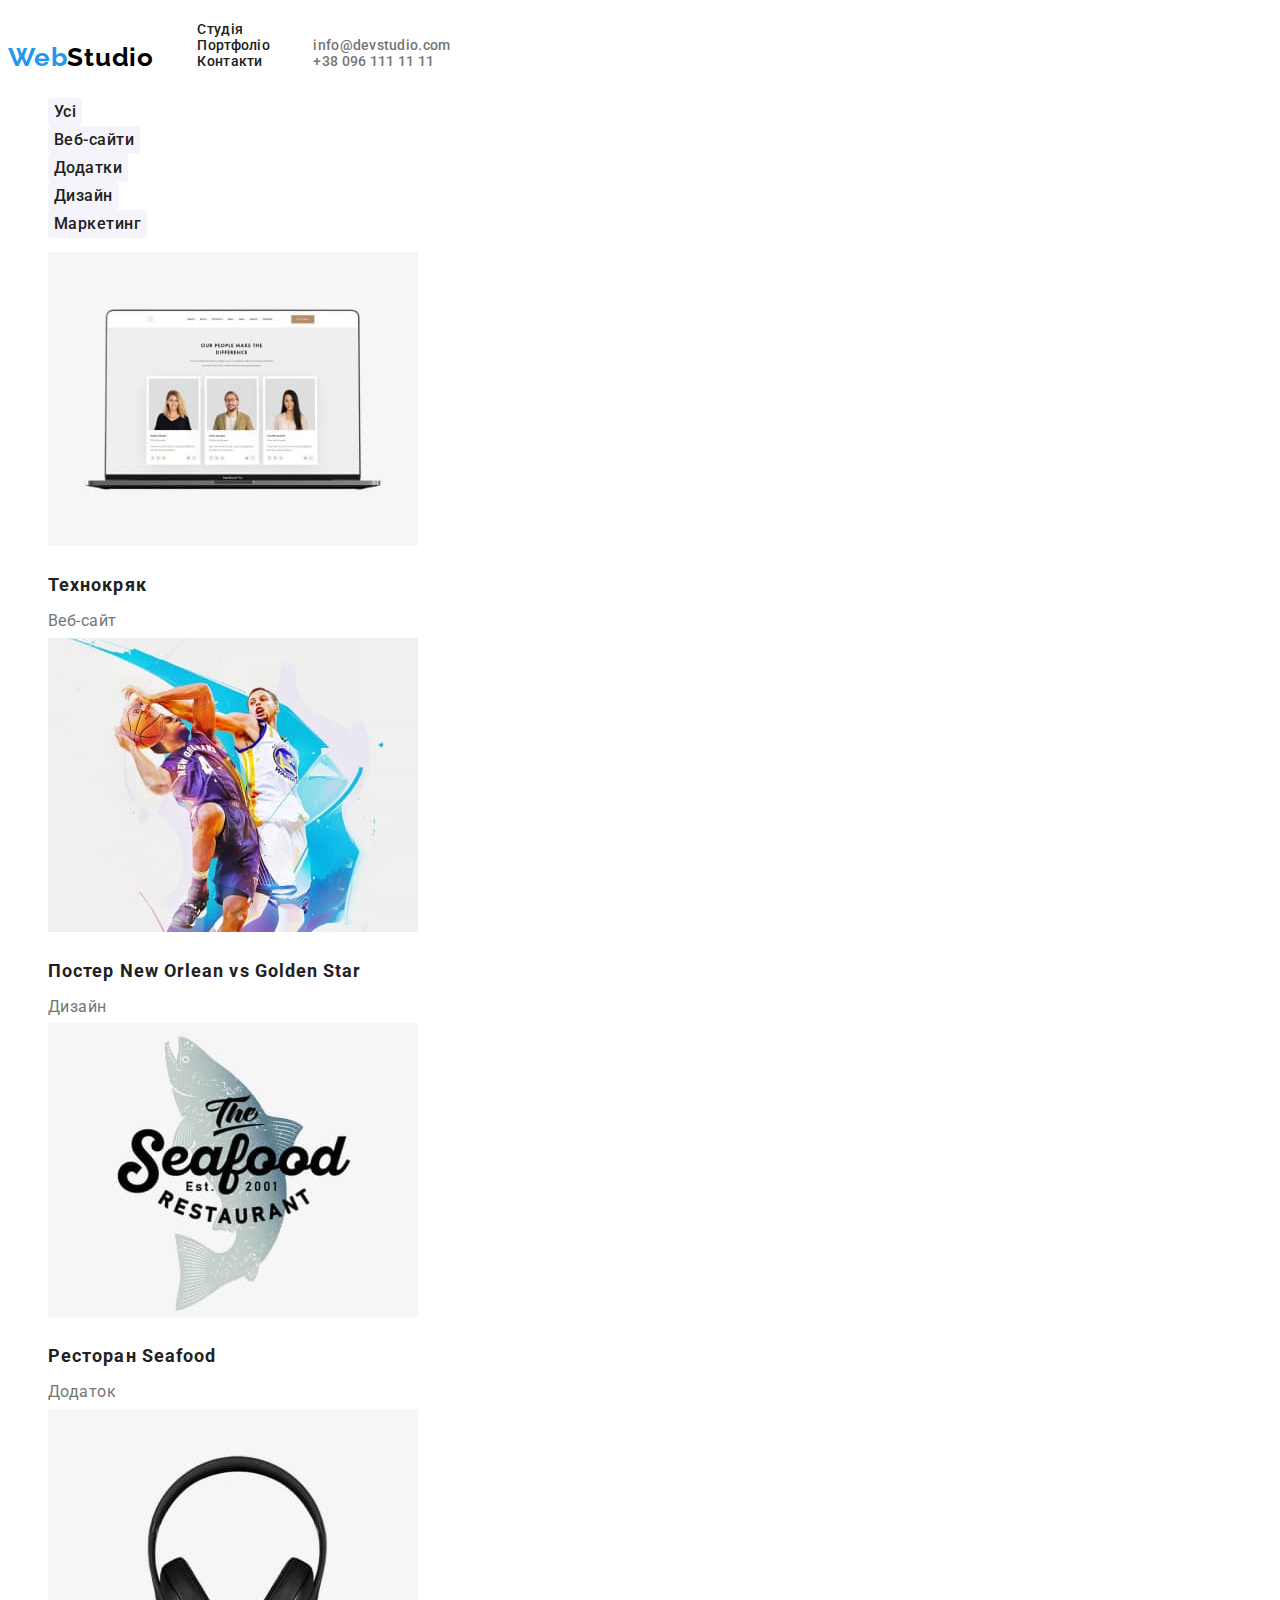
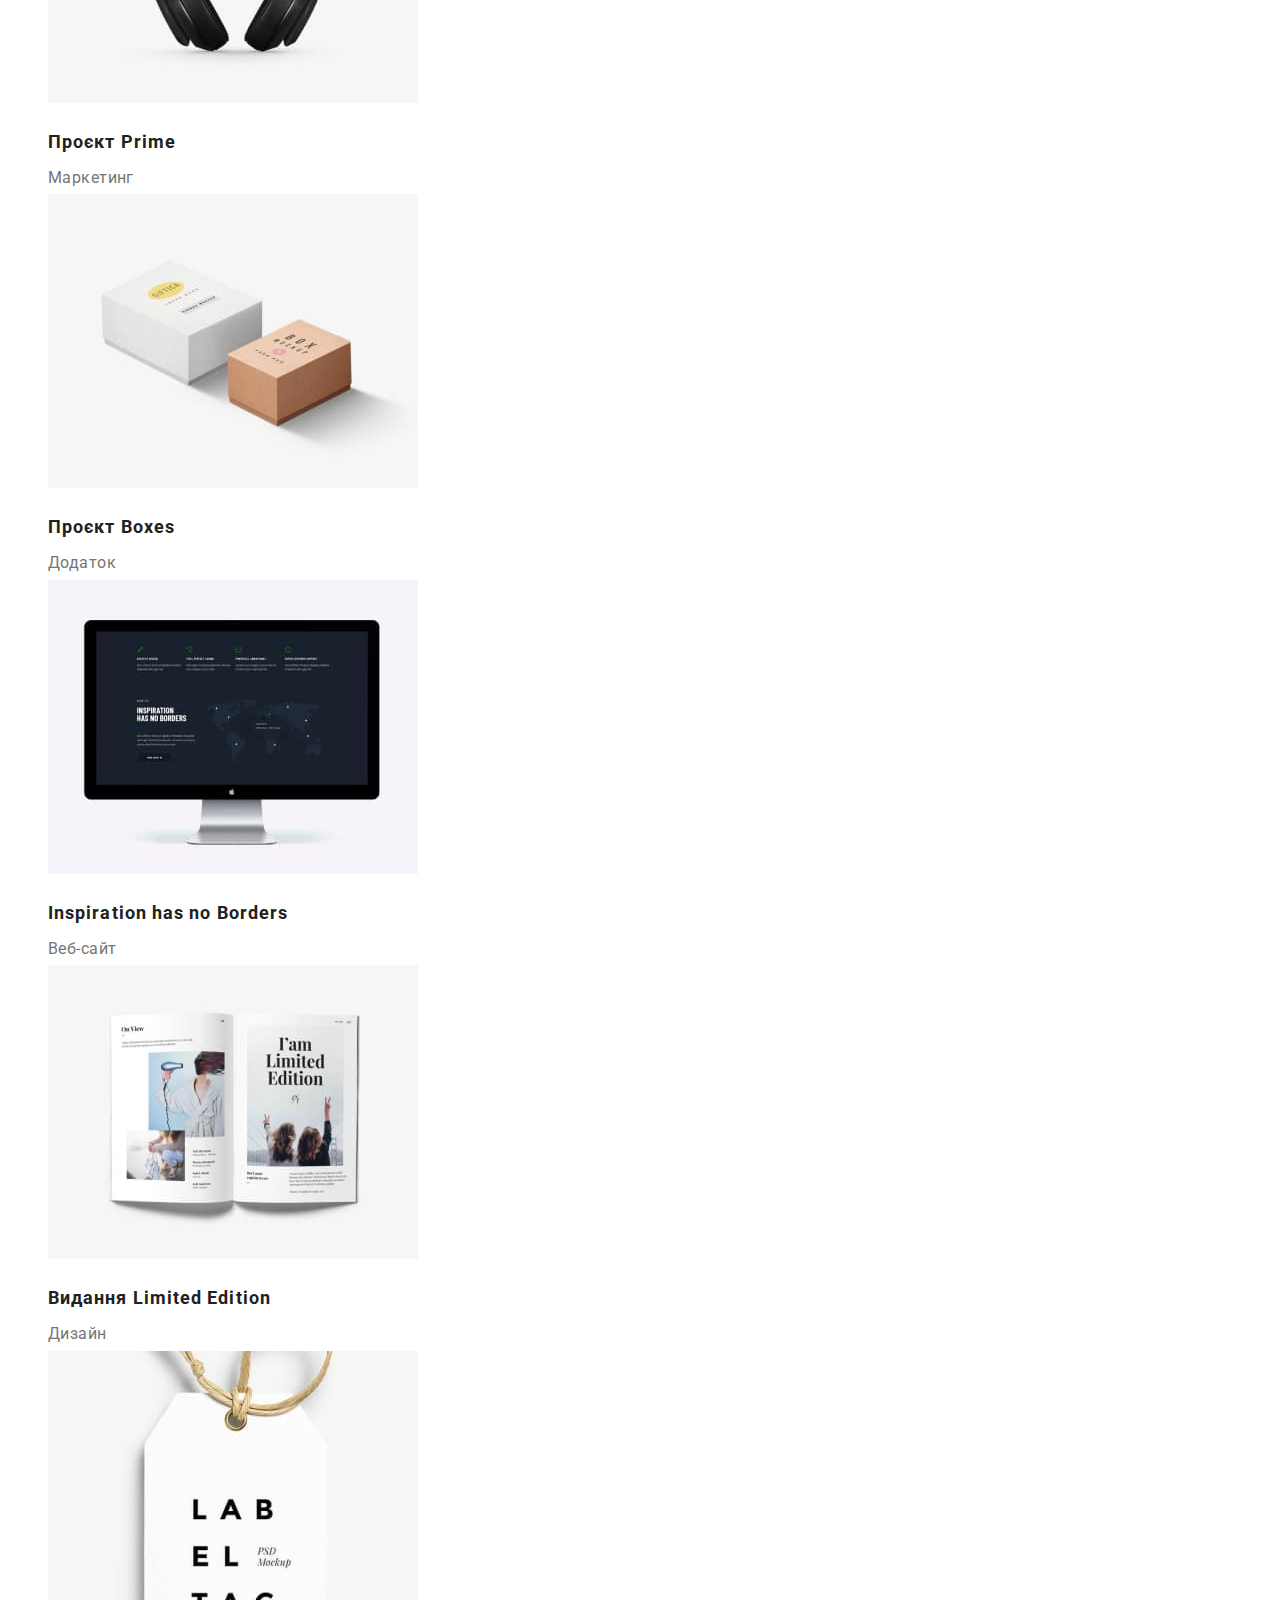
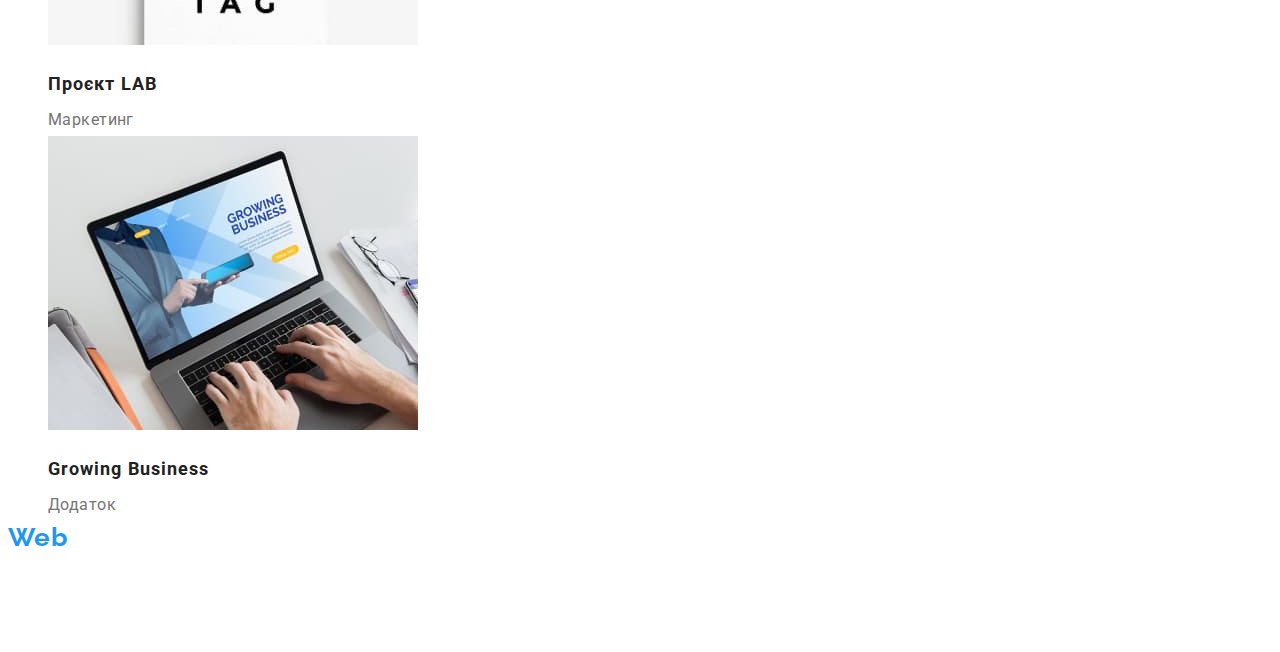
==== index_portfolio.html @ cb85b298 "hw3" ====
<!DOCTYPE html>
<html lang="uk">
<head>
    <meta charset="UTF-8">
    <meta http-equiv="X-UA-Compatible" content="IE=edge">
    <meta name="viewport" content="width=device-width, initial-scale=1.0">
    <link href="https://fonts.googleapis.com/css2?family=Roboto:wght@400;500;700&display=swap" rel="stylesheet">
    <link href="https://fonts.googleapis.com/css2?family=Raleway:wght@700&display=swap" rel="stylesheet">
    <title>WebStudio</title>
    <link rel="stylesheet" href="./css/styles_portfolio.css">
</head>
<body>
    <header>
        <nav class="header-ref">
            <a href="/" lang="en" class="header-logo-web">Web<span class="header-logo-studio">Studio</span></a>
            <ul class="menu-container">
                <li><a class="menu" href="./index.html">Студія</a></li>
                <li><a class="menu" href="./index_portfolio.html">Портфоліо</a></li>
                <li><a class="menu" href="">Контакти</a></li>
            </ul>
            <ul class="contacts-container">
                <li><a class="contact" href="mailto:info@devstudio.com">info@devstudio.com</a></li>
                <li><a class="contact" href="tel:+380961111111">+38 096 111 11 11</a></li>
            </ul>
        </nav>
    </header>
    <main>
        <section class="projects">
            <ul class="buttons-container">
                <li><button class="button" type="button">Усі</button></li>
                <li><button class="button" type="button">Веб-сайти</button></li>
                <li><button class="button" type="button">Додатки</button></li>
                <li><button class="button" type="button">Дизайн</button></li>
                <li><button class="button" type="button">Маркетинг</button></li>
            </ul>
            <ul>
                <li>
                    <img src="./images_portfolio/img_1.jpg" alt="Ноутбук з зображення профілів робітників" width="370">
                    <h3 class="project-title">Технокряк</h3>
                    <p class="project-descr">Веб-сайт</p>
                </li>
                <li>
                    <img src="./images_portfolio/img_2.jpg" alt="Баскетболісти з м'ячем" width="370">
                    <h3 class="project-title">Постер New Orlean vs Golden Star</h3>
                    <p class="project-descr">Дизайн</p>
                </li>
                <li>
                    <img src="./images_portfolio/img_3.jpg" alt="Логотип компанії Seafood" width="370">
                    <h3 class="project-title">Ресторан Seafood</h3>
                    <p class="project-descr">Додаток</p>
                </li>
                <li>
                    <img src="./images_portfolio/img_4.jpg" alt="Зображення навушників" width="370">
                    <h3 class="project-title">Проєкт Prime</h3>
                    <p class="project-descr">Маркетинг</p>
                </li>
                <li>
                    <img src="./images_portfolio/img_5.jpg" alt="Зображені дві коробки" width="370">
                    <h3 class="project-title">Проєкт Boxes</h3>
                    <p class="project-descr">Додаток</p>
                </li>
                <li>
                    <img src="./images_portfolio/img_6.jpg" alt="Зображення монітору" width="370">
                    <h3 class="project-title">Inspiration has no Borders</h3>
                    <p class="project-descr">Веб-сайт</p>
                </li>
                <li>
                    <img src="./images_portfolio/img_7.jpg" alt="Зображення відкритого журналу" width="370">
                    <h3 class="project-title">Видання Limited Edition</h3>
                    <p class="project-descr">Дизайн</p>
                </li>
                <li>
                    <img src="./images_portfolio/img_8.jpg" alt="Зображен лейбл" width="370">
                    <h3 class="project-title">Проєкт LAB</h3>
                    <p class="project-descr">Маркетинг</p>
                </li>
                <li>
                    <img src="./images_portfolio/img_9.jpg" alt="Людина працює за ноутбуком" width="370">
                    <h3 class="project-title">Growing Business</h3>
                    <p class="project-descr">Додаток</p>
                </li>
            </ul>
        <section>
    </main>
    <footer>
        <a href="/" lang="en" class="header-logo-web">Web<span class="footer-logo-studio">Studio</span></a>
        <address><a class="footer-ref-address" href="https://goo.gl/maps/3ktM8gqD7y3c7Bfq7">м. Київ, пр-т Лесі Українки, 26</a></address>
        <ul class="footer-ref">
            <li><a class="ref" href="mailto:info@devstudio.com">info@devstudio.com</a></li>
            <li><a class="ref" href="tel:+380961111111">+38 096 111 11 11</a></li>
        </ul>
    </footer>
</body>
</html>
---- css/styles_portfolio.css ----
:root{
   --blue-color: #2196F3;
   --white-color: #FFFFFF;
   --p-color: #757575;
   --h-color: #212121;
   --btn-bgd-color: #F5F4FA;
   --letter-spacing-02: 0.02em;
   --letter-spacing-03: 0.03em;
   --letter-spacing-06: 0.06em;
   --line-height-16px-14px: 1.14;
   --line-height-24px-14px: 1.71;
   --line-height-31px-26px: 1.19;
   --line-height-36px-18px: 2;
   --line-height-30px-16px: 1.88;
   --line-height-26px-16px: 1.63;
}
body {
   font-family: 'Roboto', sans-serif;
   letter-spacing: var(--letter-spacing-03);
   font-size: 14px;
   color: var(--h-color);
}
.header-logo-web {
   font-family: 'Raleway', sans-serif;
   font-size: 26px;
   color: var(--blue-color);
   font-weight: 700;
   text-decoration: none;
   line-height: var(--line-height-31px-26px);
   letter-spacing: var(--letter-spacing-03);
}
.header-logo-studio {
   font-family: 'Raleway', sans-serif;
   font-size: 26px;
   color: #000000;
   font-weight: 700;
   text-decoration: none;
   line-height: var(--line-height-31px-26px);
   letter-spacing: var(--letter-spacing-03);
}
.menu {
   text-decoration: none;
}
.menu-container {
   font-style: normal;
   font-weight: 500;
   font-size: 14px;
   letter-spacing: var(--letter-spacing-02);
   display: inline-block;
   line-height: var(--line-height-16px-14px);
}
.menu-container .menu {
   color: var(--h-color);
}
.menu-container .menu:hover,
.menu-container .menu:focus {
   color: var(--blue-color);
}
.menu-container .menu:active {
   color: var(--blue-color);
}
.contact {
   text-decoration: none;
}
.contacts-container {
   display: inline-block;
   font-size: 14px;
   line-height: var(--line-height-16px-14px);
   font-weight: 500;
   letter-spacing: var(--letter-spacing-02);
}
.contacts-container .contact {
   color: var(--p-color);
}
.contacts-container .contact:hover,
.contacts-container .contact:focus {
   color: var(--blue-color);
}
.contacts-container .contact:active {
   color: var(--blue-color);
}
.button {
   font-family: 'Roboto';
   cursor: pointer;
   font-weight: 500;
   font-size: 16px;
   letter-spacing: var(--letter-spacing-03);
   line-height: var(--line-height-26px-16px);
   border-radius: 4px;
}
.buttons-container .button {
   color: var(--h-color-);
   background: var(--btn-bgd-color);
   border: none;
}
.buttons-container .button:hover,
.buttons-container .button:focus {
   color: var(--white-color);
   background: var(--blue-color);
   border: none;
}
.buttons-container .button:active {
   color: var(--white-color);
   background: var(--blue-color);
   border: none;
}
.project-title{
   color: var(--h-color);
   letter-spacing: var(--letter-spacing-06);
   line-height: var(--line-height-36px-18px);
   font-weight: 700;
   font-size: 18px;
}
.project-descr{
   line-height: var(--letter-spacing-03);
   letter-spacing: var(--line-height-30px-16px);
   font-weight: 400;
   font-size: 16px;
   color: var(--p-color);
}
li{
   list-style: none;
}
footer {
    background: var(--bgd-color);
 }
.footer-logo-studio {
   color: var(--white-color);
   font-weight: 700;
   text-decoration: none;
   line-height: var(--line-height-31px-26px);
   font-size: 26px;
}
.footer-ref-address {
   font-weight: 400;
   color: var(--white-color);
   letter-spacing: var(--letter-spacing-03);
   line-height: var(--line-height-24px-14px);
}
.footer-ref-address:hover,
.footer-ref-address:focus {
   color: var(--blue-color);
}
.footer-ref-address:active {
   color: var(--blue-color);
}
.footer-ref {
   line-height: var(--line-height-24px-14px);
   font-style: normal;
}
.footer-ref .ref {
   color: var(--white-color);
   color: rgba(255, 255, 255, 0.6);
}
.footer-ref .ref:hover,
.footer-ref .ref:focus {
   color: var(--blue-color);
}
.footer-ref .ref:active {
   color: var(--blue-color);
}
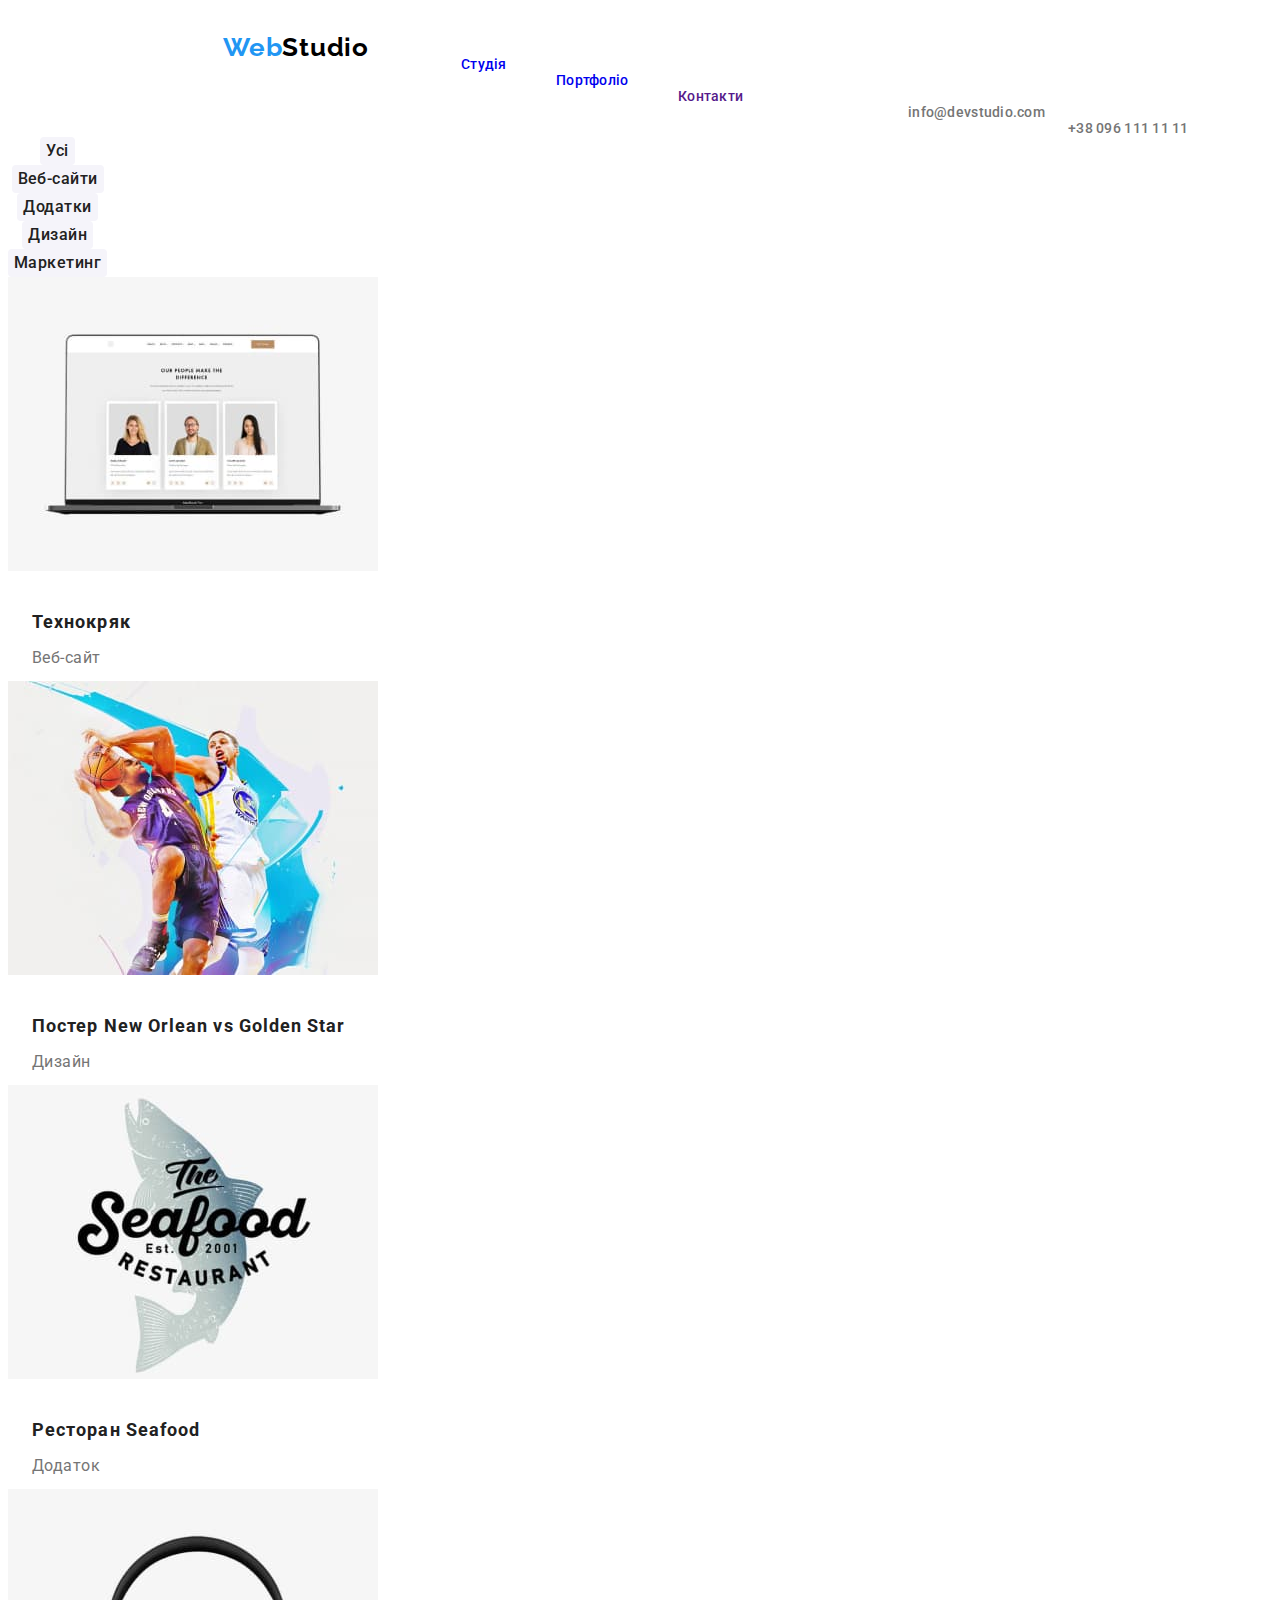
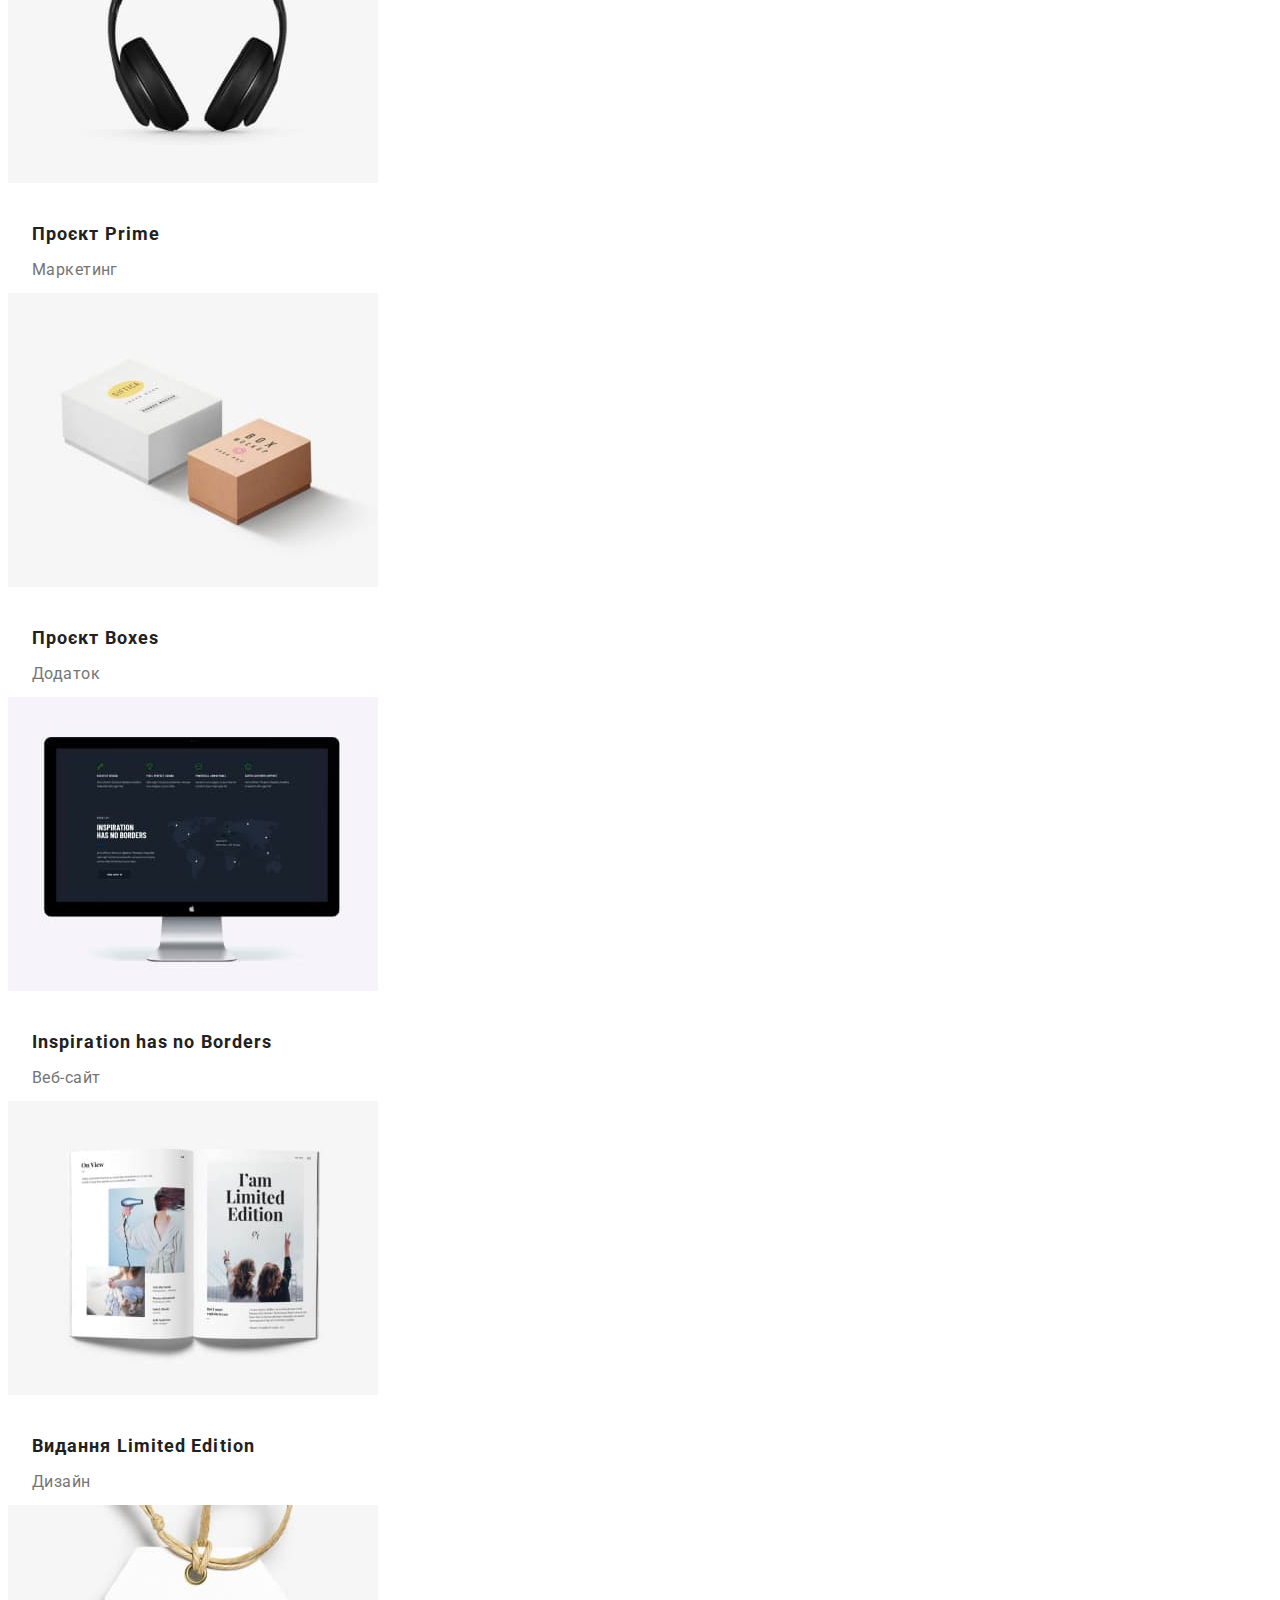
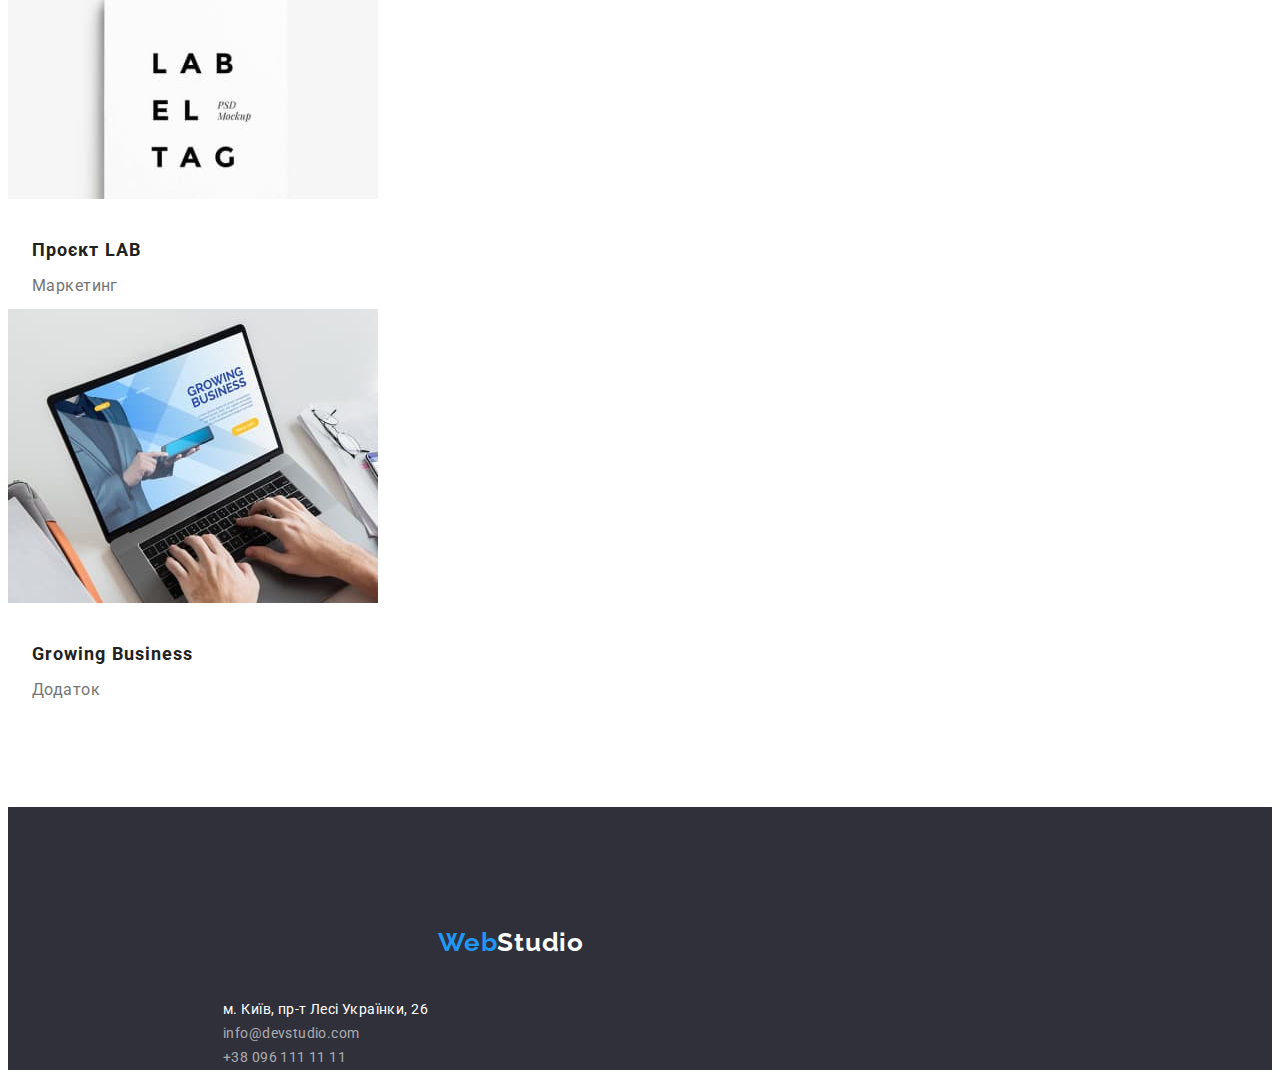
==== commit 844ecda1: "added margin and padding" ====
--- a/index_portfolio.html
+++ b/index_portfolio.html
@@ -7,88 +7,117 @@
     <link href="https://fonts.googleapis.com/css2?family=Roboto:wght@400;500;700&display=swap" rel="stylesheet">
     <link href="https://fonts.googleapis.com/css2?family=Raleway:wght@700&display=swap" rel="stylesheet">
     <title>WebStudio</title>
-    <link rel="stylesheet" href="./css/styles_portfolio.css">
+    <link rel="stylesheet" href="./css/styles.css">
 </head>
 <body>
     <header>
-        <nav class="header-ref">
-            <a href="/" lang="en" class="header-logo-web">Web<span class="header-logo-studio">Studio</span></a>
-            <ul class="menu-container">
-                <li><a class="menu" href="./index.html">Студія</a></li>
-                <li><a class="menu" href="./index_portfolio.html">Портфоліо</a></li>
-                <li><a class="menu" href="">Контакти</a></li>
-            </ul>
-            <ul class="contacts-container">
-                <li><a class="contact" href="mailto:info@devstudio.com">info@devstudio.com</a></li>
-                <li><a class="contact" href="tel:+380961111111">+38 096 111 11 11</a></li>
-            </ul>
-        </nav>
+        <div class="container-header">
+            <nav class="nav-container">
+                <a href="/" lang="en" class="header-logo-web">Web<span class="header-logo-studio">Studio</span></a>
+                <ul class="menu-container">
+                    <li><a class="menu studia" href="./index.html">Студія</a></li>
+                    <li><a class="menu portfolio" href="./index_portfolio.html">Портфоліо</a></li>
+                    <li><a class="menu contacts" href="">Контакти</a></li>
+                </ul>
+                <ul class="contacts-container">
+                    <li><a class="contact-email" href="mailto:info@devstudio.com">info@devstudio.com</a></li>
+                    <li><a class="contact-tel" href="tel:+380961111111">+38 096 111 11 11</a></li>
+                </ul>
+            </nav>
+        </div>
     </header>
     <main>
         <section class="projects">
-            <ul class="buttons-container">
-                <li><button class="button" type="button">Усі</button></li>
-                <li><button class="button" type="button">Веб-сайти</button></li>
-                <li><button class="button" type="button">Додатки</button></li>
-                <li><button class="button" type="button">Дизайн</button></li>
-                <li><button class="button" type="button">Маркетинг</button></li>
-            </ul>
-            <ul>
-                <li>
-                    <img src="./images_portfolio/img_1.jpg" alt="Ноутбук з зображення профілів робітників" width="370">
-                    <h3 class="project-title">Технокряк</h3>
-                    <p class="project-descr">Веб-сайт</p>
-                </li>
-                <li>
-                    <img src="./images_portfolio/img_2.jpg" alt="Баскетболісти з м'ячем" width="370">
-                    <h3 class="project-title">Постер New Orlean vs Golden Star</h3>
-                    <p class="project-descr">Дизайн</p>
-                </li>
-                <li>
-                    <img src="./images_portfolio/img_3.jpg" alt="Логотип компанії Seafood" width="370">
-                    <h3 class="project-title">Ресторан Seafood</h3>
-                    <p class="project-descr">Додаток</p>
-                </li>
-                <li>
-                    <img src="./images_portfolio/img_4.jpg" alt="Зображення навушників" width="370">
-                    <h3 class="project-title">Проєкт Prime</h3>
-                    <p class="project-descr">Маркетинг</p>
-                </li>
-                <li>
-                    <img src="./images_portfolio/img_5.jpg" alt="Зображені дві коробки" width="370">
-                    <h3 class="project-title">Проєкт Boxes</h3>
-                    <p class="project-descr">Додаток</p>
-                </li>
-                <li>
-                    <img src="./images_portfolio/img_6.jpg" alt="Зображення монітору" width="370">
-                    <h3 class="project-title">Inspiration has no Borders</h3>
-                    <p class="project-descr">Веб-сайт</p>
-                </li>
-                <li>
-                    <img src="./images_portfolio/img_7.jpg" alt="Зображення відкритого журналу" width="370">
-                    <h3 class="project-title">Видання Limited Edition</h3>
-                    <p class="project-descr">Дизайн</p>
-                </li>
-                <li>
-                    <img src="./images_portfolio/img_8.jpg" alt="Зображен лейбл" width="370">
-                    <h3 class="project-title">Проєкт LAB</h3>
-                    <p class="project-descr">Маркетинг</p>
-                </li>
-                <li>
-                    <img src="./images_portfolio/img_9.jpg" alt="Людина працює за ноутбуком" width="370">
-                    <h3 class="project-title">Growing Business</h3>
-                    <p class="project-descr">Додаток</p>
-                </li>
-            </ul>
+            <div class="container">
+                <ul class="buttons-container">
+                    <li><button class="button-portfolio" type="button">Усі</button></li>
+                    <li><button class="button-portfolio" type="button">Веб-сайти</button></li>
+                    <li><button class="button-portfolio" type="button">Додатки</button></li>
+                    <li><button class="button-portfolio" type="button">Дизайн</button></li>
+                    <li><button class="button-portfolio" type="button">Маркетинг</button></li>
+                </ul>
+                <ul>
+                    <li>
+                        <div class="container-card">
+                            <img src="./images_portfolio/img_1.jpg" alt="Ноутбук з зображення профілів робітників" width="370">
+                            <h3 class="project-title">Технокряк</h3>
+                            <p class="project-descr">Веб-сайт</p>
+                        </div>
+                    </li>
+                    <li>
+                        <div class="container-card">
+                            <img src="./images_portfolio/img_2.jpg" alt="Баскетболісти з м'ячем" width="370">
+                            <h3 class="project-title">Постер New Orlean vs Golden Star</h3>
+                            <p class="project-descr">Дизайн</p>
+                        </div>
+                    </li>
+                    <li>
+                        <div class="container-card">
+                            <img src="./images_portfolio/img_3.jpg" alt="Логотип компанії Seafood" width="370">
+                            <h3 class="project-title">Ресторан Seafood</h3>
+                            <p class="project-descr">Додаток</p>
+                        </div>    
+                    </li>
+                    <li>
+                        <div class="container-card">
+                            <img src="./images_portfolio/img_4.jpg" alt="Зображення навушників" width="370">
+                            <h3 class="project-title">Проєкт Prime</h3>
+                            <p class="project-descr">Маркетинг</p>
+                        </div>
+                    </li>
+                    <li>
+                        <div class="container-card">
+                            <img src="./images_portfolio/img_5.jpg" alt="Зображені дві коробки" width="370">
+                            <h3 class="project-title">Проєкт Boxes</h3>
+                            <p class="project-descr">Додаток</p>
+                        </div>
+                    </li>
+                    <li>
+                        <div class="container-card">
+                            <img src="./images_portfolio/img_6.jpg" alt="Зображення монітору" width="370">
+                            <h3 class="project-title">Inspiration has no Borders</h3>
+                            <p class="project-descr">Веб-сайт</p>
+                        </div>
+                    </li>
+                    <li>
+                        <div class="container-card">
+                            <img src="./images_portfolio/img_7.jpg" alt="Зображення відкритого журналу" width="370">
+                            <h3 class="project-title">Видання Limited Edition</h3>
+                            <p class="project-descr">Дизайн</p>
+                        </div>
+                    </li>
+                    <li>
+                        <div class="container-card">
+                            <img src="./images_portfolio/img_8.jpg" alt="Зображен лейбл" width="370">
+                            <h3 class="project-title">Проєкт LAB</h3>
+                            <p class="project-descr">Маркетинг</p>
+                        </div>
+                    </li>
+                    <li>
+                        <div class="container-card">
+                            <img src="./images_portfolio/img_9.jpg" alt="Людина працює за ноутбуком" width="370">
+                            <h3 class="project-title">Growing Business</h3>
+                            <p class="project-descr">Додаток</p>
+                        </div>
+                    </li>
+                </ul>
+            </div>
         <section>
     </main>
     <footer>
-        <a href="/" lang="en" class="header-logo-web">Web<span class="footer-logo-studio">Studio</span></a>
-        <address><a class="footer-ref-address" href="https://goo.gl/maps/3ktM8gqD7y3c7Bfq7">м. Київ, пр-т Лесі Українки, 26</a></address>
-        <ul class="footer-ref">
-            <li><a class="ref" href="mailto:info@devstudio.com">info@devstudio.com</a></li>
-            <li><a class="ref" href="tel:+380961111111">+38 096 111 11 11</a></li>
-        </ul>
+        <div class="container-footer">
+            <div class="container-logo">
+                <a href="/" lang="en" class="footer-logo-web">Web<span class="footer-logo-studio">Studio</span></a>
+            </div>
+            <div class="container-ref">
+                <address><a class="footer-ref-address" href="https://goo.gl/maps/3ktM8gqD7y3c7Bfq7">м. Київ, пр-т Лесі Українки,
+                        26</a></address>
+                <ul class="footer-ref">
+                    <li><a class="ref-email" href="mailto:info@devstudio.com">info@devstudio.com</a></li>
+                    <li><a class="ref-number" href="tel:+380961111111">+38 096 111 11 11</a></li>
+                </ul>
+            </div>
+        </div>
     </footer>
 </body>
 </html>--- a/css/styles.css
+++ b/css/styles.css
@@ -0,0 +1,410 @@
+:root{
+   --blue-color: #2196F3;
+   --white-color: #FFFFFF;
+   --p-color: #757575;
+   --h-color: #212121;
+   --bgd-color: #2F303A;
+   --btn-bgd-color: #F5F4FA;
+   --letter-spacing-02: 0.02em;
+   --letter-spacing-03: 0.03em;
+   --letter-spacing-06: 0.06em;
+   --line-height-16px-14px: 1.14;
+   --line-height-24px-14px: 1.71;
+   --line-height-42px-36px: 1.17;
+   --line-height-31px-26px: 1.19;
+   --line-height-30px-16px: 1.88;
+   --line-height-19px-16px: 1.19;
+   --line-height-60px-44px: 1.36;
+   --line-height-36px-18px: 2;
+   --line-height-26px-16px: 1.63;
+}
+*{
+   box-sizing: border-box;
+}
+body {
+   font-family: 'Roboto', sans-serif;
+   letter-spacing: var(--letter-spacing-03);
+   font-size: 14px;
+   color: var(--h-color);
+}
+li {
+   list-style: none;
+   margin: 0;
+   padding: 0;
+}
+h1 {
+   margin-top: 0;
+   margin-bottom: 0;
+}
+
+.list{
+   list-style: none;
+     
+}
+a {
+   text-decoration: none;
+   outline: none;
+}
+p {
+   margin-top: 0;
+   margin-bottom: 0;
+}
+ul {
+   margin: 0;
+   padding: 0;
+}
+button {
+   cursor: pointer;
+}
+.menu {
+   text-decoration: none;
+}
+/* header */
+.header-logo-web {
+   display: block;
+      width: 145px;
+      height: 31px;
+      padding-left: 215px;
+      padding-top: 24px;
+      padding-bottom: 25px;
+
+   font-family: 'Raleway', sans-serif;
+   font-size: 26px;
+   color: var(--blue-color);
+   font-weight: 700;
+   text-decoration: none;
+   line-height: var(--line-height-31px-26px);
+   letter-spacing: var(--letter-spacing-03);
+}
+.header-logo-studio {
+   font-family: 'Raleway', sans-serif;
+   font-size: 26px;
+   color: #000000;
+   font-weight: 700;
+   text-decoration: none;
+   line-height: var(--line-height-31px-26px);
+   letter-spacing: var(--letter-spacing-03);  
+}
+.menu-container {
+   font-weight: 500;
+   font-size: 14px;
+   letter-spacing: var(--letter-spacing-02);
+   display: inline-block;
+   line-height: var(--line-height-16px-14px);
+}
+
+.menu-container .menu:hover,
+.menu-container .menu:focus {
+   color: var(--blue-color);
+}
+.menu-container .menu:active {
+   color: var(--blue-color);
+}
+.studia{
+   padding-top: 32px;
+   padding-left: 453px;
+   padding-bottom: 32px;
+}
+.portfolio{
+   padding-bottom: 32px;
+   padding-left: 548px;  
+}
+.contacts{
+   padding-bottom: 32px;
+   margin-left: 670px;   
+}
+.contact-email {
+   text-decoration: none;
+   padding-left: 900px;
+   padding-top: 32px;
+}
+.contacts-container {
+   
+   font-size: 14px;
+   line-height: var(--line-height-16px-14px);
+   font-weight: 500;
+   letter-spacing: var(--letter-spacing-02);
+}
+.contacts-container .contact-email {
+   color: var(--p-color);
+}
+.contacts-container .contact-email:hover,
+.contacts-container .contact-email:focus {
+   color: var(--blue-color);
+}
+.contacts-container .contact-email:active {
+   color: var(--blue-color);
+}
+/* у фімі лівий відступ left: 1263px, як це робити якщо для проекту сказали задати ширину 1200рх */
+.contact-tel {
+   padding-left: 1060px;
+   padding-top: 32px;
+}
+.contacts-container .contact-tel {
+   color: var(--p-color);
+}
+
+.contacts-container .contact-tel:hover,
+.contacts-container .contact-tel:focus {
+   color: var(--blue-color);
+}
+
+.contacts-container .contact-tel:active {
+   color: var(--blue-color);
+}
+.container{
+   width: 1200px;
+   margin: 0 auto;  
+   margin-bottom: 94px;
+}
+/* Hero section */
+.hero {
+   background: var(--bgd-color);
+   margin: 0 auto;
+   text-align: center;
+}
+.hero-title {
+   padding-top: 200px;
+   font-weight: 900;
+   font-size: 44px;
+   color: var(--white-color);
+   letter-spacing: var(--letter-spacing-06);
+   text-transform: uppercase;
+   line-height: var(--line-height-60px-44px); 
+}
+.hero-button {
+   margin-top: 30px;
+   margin-bottom: 200px;
+   padding: 10px 32px;    
+   font-family: inherit;
+   font-weight: 700;
+   font-size: 16px;
+   background: var(--blue-color);
+   color: var(--white-color);
+   letter-spacing: var(--letter-spacing-06);
+   line-height: var(--line-height-30px-16px);
+}
+/* Features secction */
+.features-container {
+   margin: 0 auto;   
+}
+.feature{
+   margin: 0 auto;
+}
+.container-feature {
+   display: inline-block;
+   width: 270px;
+   height: 98px;
+}
+.feature-header{
+   padding-bottom: 10px;
+   font-weight: 700;
+   font-size: 14px;
+   line-height: var(--line-height-16px-14px);
+   letter-spacing: var(--letter-spacing-03);
+   text-transform: uppercase;
+   color: var(--h-color);
+}
+.feature-descr {
+   font-size: 14px;
+   font-weight: 400;
+   line-height: var(--line-height-24px-14px);
+   letter-spacing: var(--letter-spacing-03);
+   color: var(--p-color);
+}
+/* What we do secction */
+h2 {
+   margin-top: 0;
+   margin-bottom: 0;
+   font-weight: 700;
+   font-size: 36px;
+   line-height: var(--line-height-42px-36px);
+   letter-spacing: var(--letter-spacing-03);
+   color: var(--h-color);
+}
+.what-we-do {
+   margin: 0 auto;
+}
+.subtitle {
+   margin-bottom: 50px;
+}
+.images-container {
+   margin-right: 30px;
+}
+/* Team section */
+.team {
+   background: #F5F4FA;
+}
+.team-avatar{
+   padding-bottom: 30px;
+}
+.team-name {
+   padding-bottom: 10px;
+   text-transform: none;
+   font-size: 16px;
+   font-weight: 500;
+   line-height: var(--line-height-19px-16px);
+   letter-spacing: var(--letter-spacing-03);
+}
+.team-descr {
+   padding-bottom: 30px;
+   font-size: 16px;
+   font-weight: 400;
+   line-height: var(--line-height-19px-16px);
+   letter-spacing: var(--letter-spacing-03);
+   color: var(--p-color);
+}
+.team-container {
+   background: var(--white-color);
+   display: inline-block;
+}
+/* Footer */
+footer{
+   background: var(--bgd-color);
+   margin: 0 auto;
+   weight: 1200px;
+}
+.footer-logo-studio {
+   font-weight: 700;
+   font-size: 26px;
+   color: var(--white-color);
+   text-decoration: none;
+   line-height: var(--line-height-31px-26px);
+   letter-spacing: var(--letter-spacing-03);
+}
+.container-footer {
+   margin: 0 auto;
+}
+.container-logo{
+   margin: 0 auto;
+   padding-top: 60px;
+   padding-left: 215px;
+   padding-bottom: 20px;
+}
+.container-ref{
+   margin: 0 auto;
+   padding-left: 215px;
+}
+.container-logo{
+   margin: 0 auto;      
+}
+.footer-logo-web{
+   display: block;
+      padding-top: 60px;
+      padding-bottom: 20px;
+      padding-left: 215px;
+      font-family: 'Raleway', sans-serif;
+      font-size: 26px;
+      color: var(--blue-color);
+      font-weight: 700;
+      text-decoration: none;
+      line-height: var(--line-height-31px-26px);
+      letter-spacing: var(--letter-spacing-03);
+}
+.footer-ref-address{
+   padding-bottom: 9px;
+   font-style: normal;
+   font-weight: 400;
+   color: var(--white-color);
+   letter-spacing: var(--letter-spacing-03);
+   line-height: var(--line-height-24px-14px);
+}
+.footer-ref-address:hover ,
+.footer-ref-address:focus {
+   color: var(--blue-color);
+}
+.footer-ref-address:active {
+   color: var(--blue-color);
+}
+.footer-ref{
+   line-height: var(--line-height-24px-14px);
+   font-style: normal;
+}
+.footer-ref .ref-email{
+   padding-bottom: 9px;
+   color: var(--white-color);
+   color: rgba(255, 255, 255, 0.6);
+}
+.footer-ref .ref-email:hover, 
+.footer-ref .ref-email:focus {
+   color: var(--blue-color);
+}
+.footer-ref .ref-email:active {
+   color: var(--blue-color);
+}
+.footer-ref .ref-number {
+   padding-bottom: 9px;
+   color: var(--white-color);
+   color: rgba(255, 255, 255, 0.6);
+}
+.footer-ref .ref-number:hover,
+.footer-ref .ref-number:focus {
+   color: var(--blue-color);
+}
+
+.footer-ref .ref-number:active {
+   color: var(--blue-color);
+}
+.ref-number {
+   margin-bottom: 60px;
+}
+/* css for Portfolio */
+.button-portfolio {
+   font-family: 'Roboto';
+   cursor: pointer;
+   font-weight: 500;
+   font-size: 16px;
+   letter-spacing: var(--letter-spacing-03);
+   line-height: var(--line-height-26px-16px);
+   border-radius: 4px;
+}
+.buttons-container{
+   display: inline-block;
+   text-align: center;
+   min-width: 38px;
+}
+.buttons-container .button-portfolio {
+   color: var(--h-color-);
+   background: var(--btn-bgd-color);
+   border: none;
+}
+
+.buttons-container .button-portfolio:hover,
+.buttons-container .button-portfolio:focus {
+   color: var(--white-color);
+   background: var(--blue-color);
+   border: none;
+}
+
+.buttons-container .button-portfolio:active {
+   color: var(--white-color);
+   background: var(--blue-color);
+   border: none;
+}
+.container-card {
+   width: 370px;
+   height: 404px;
+}
+.projects {
+   display: inline-block;
+}
+.project-title {
+   padding-left: 24px;
+   margin-top: 30px;
+   color: var(--h-color);
+   letter-spacing: var(--letter-spacing-06);
+   line-height: var(--line-height-36px-18px);
+   font-weight: 700;
+   font-size: 18px;
+}
+
+.project-descr {
+   padding-left: 24px;
+   margin-top: 4px;
+   margin-bottom: 24px;
+   line-height: var(--letter-spacing-03);
+   letter-spacing: var(--line-height-30px-16px);
+   font-weight: 400;
+   font-size: 16px;
+   color: var(--p-color);
+}
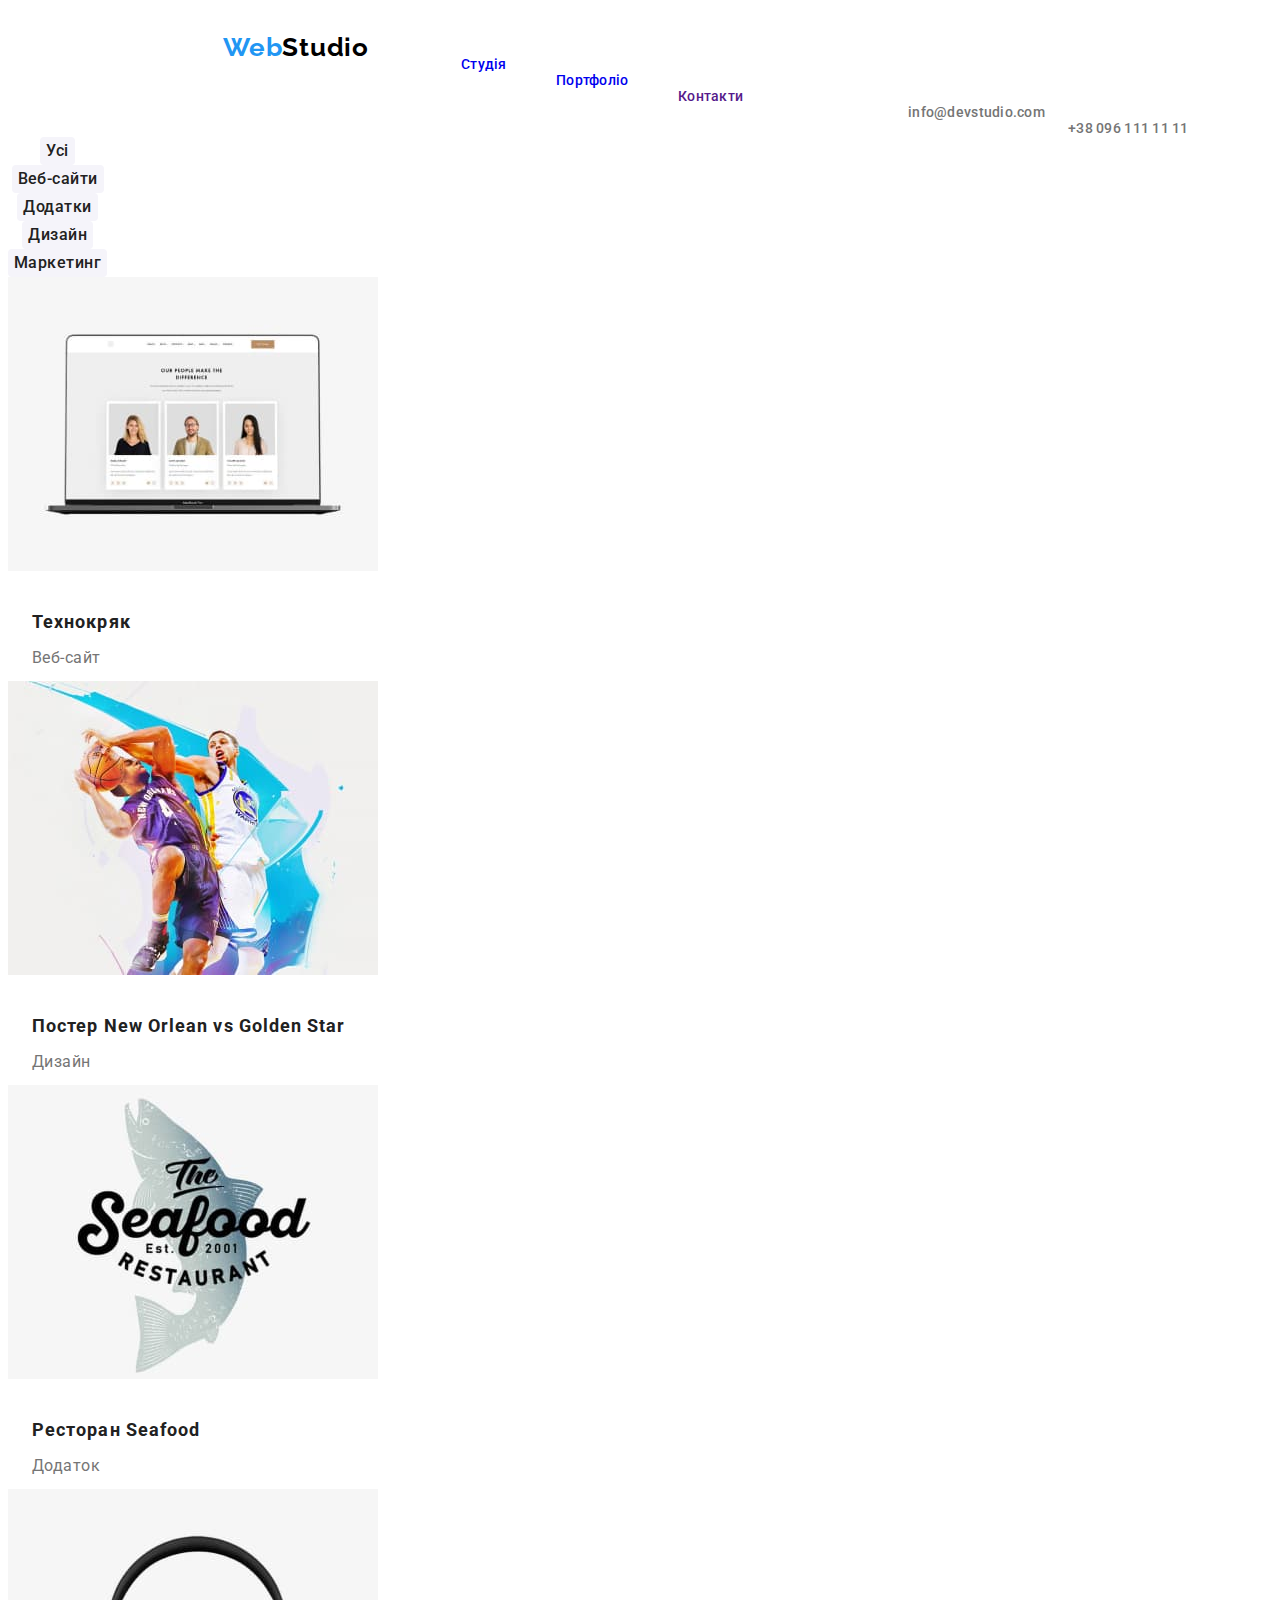
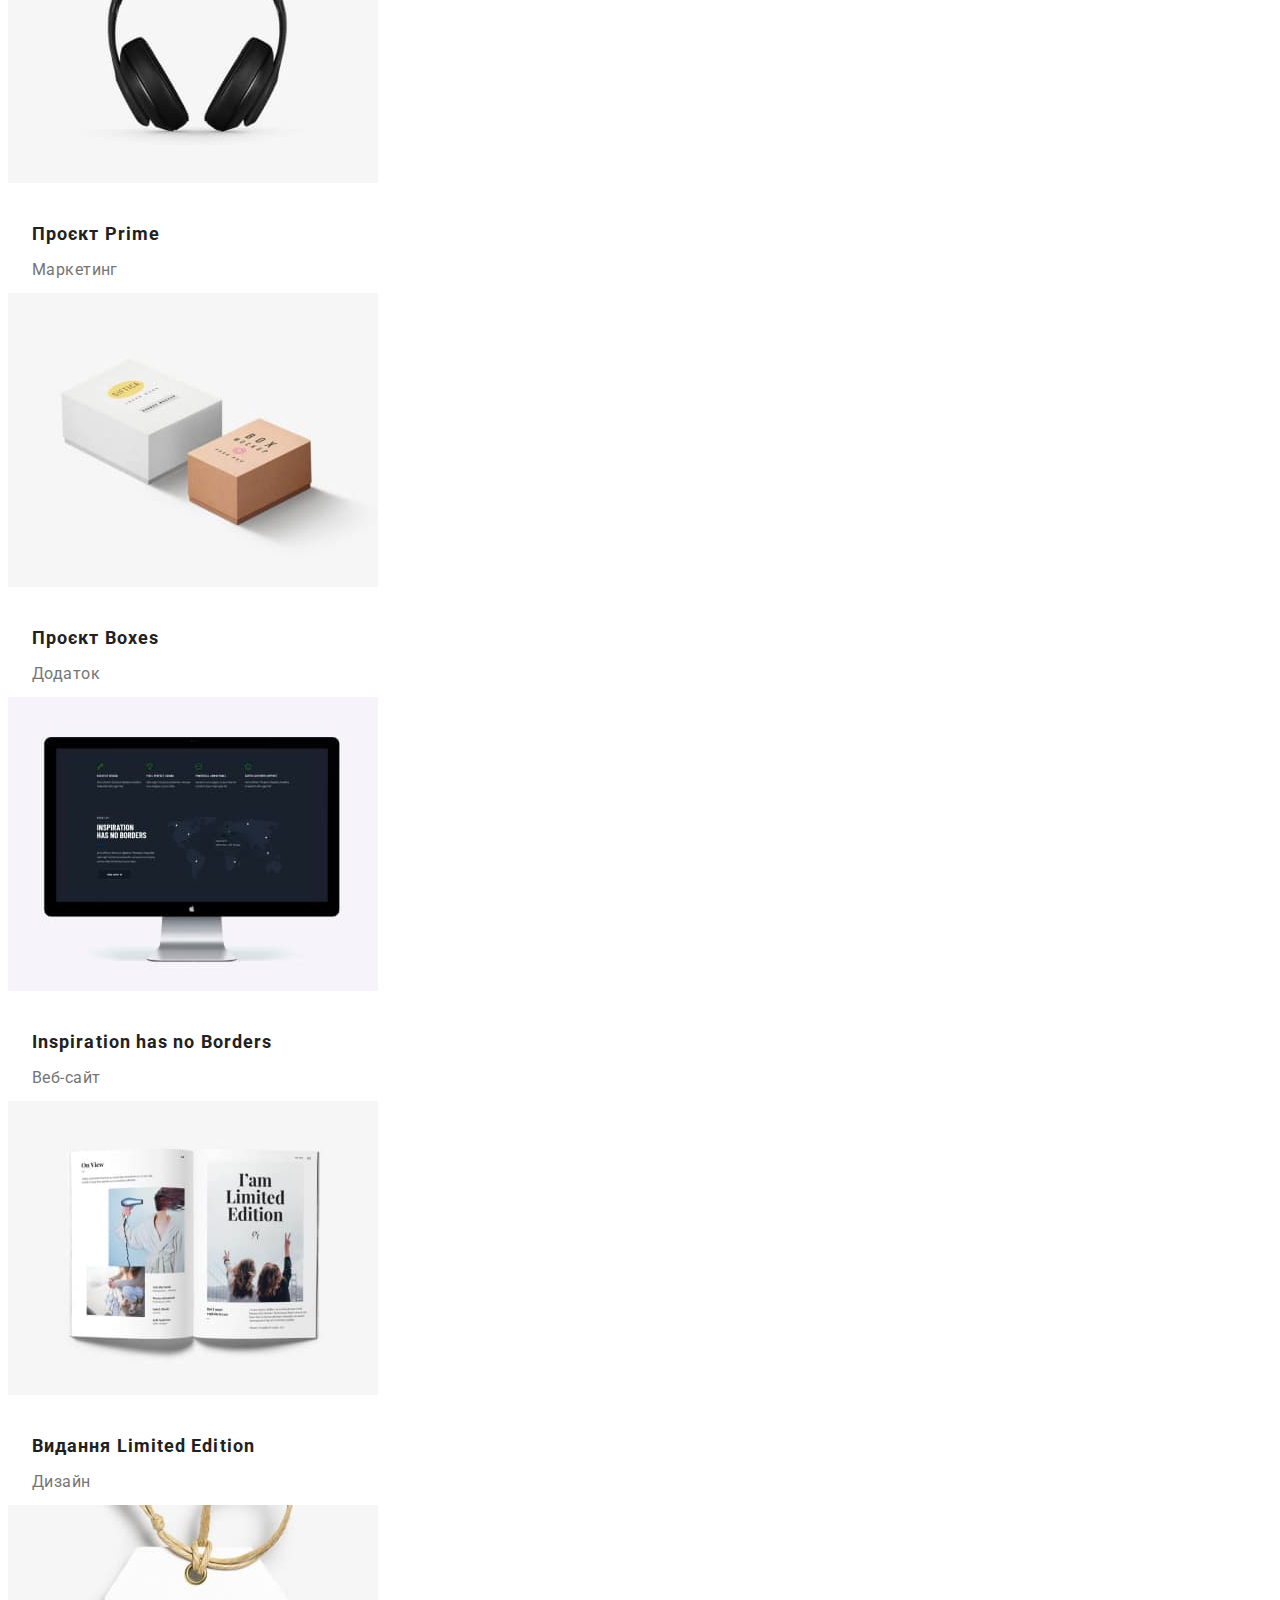
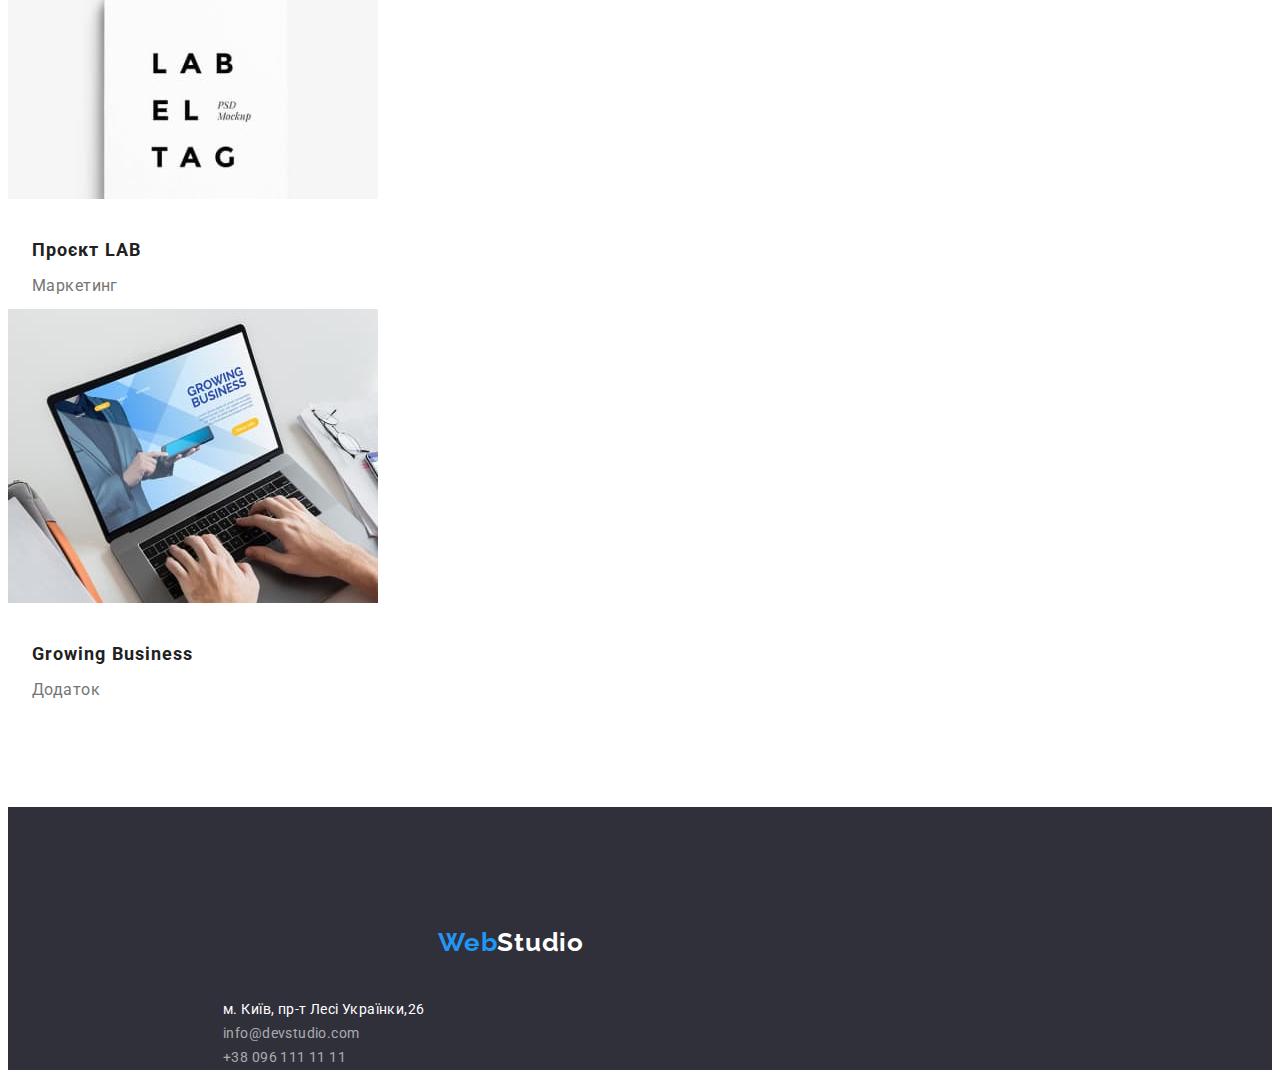
==== commit 52e4b242: "changed line 68 and 78" ====
--- a/index_portfolio.html
+++ b/index_portfolio.html
@@ -110,8 +110,7 @@
                 <a href="/" lang="en" class="footer-logo-web">Web<span class="footer-logo-studio">Studio</span></a>
             </div>
             <div class="container-ref">
-                <address><a class="footer-ref-address" href="https://goo.gl/maps/3ktM8gqD7y3c7Bfq7">м. Київ, пр-т Лесі Українки,
-                        26</a></address>
+                <address><a class="footer-ref-address" href="https://goo.gl/maps/3ktM8gqD7y3c7Bfq7">м. Київ, пр-т Лесі Українки,26</a></address>
                 <ul class="footer-ref">
                     <li><a class="ref-email" href="mailto:info@devstudio.com">info@devstudio.com</a></li>
                     <li><a class="ref-number" href="tel:+380961111111">+38 096 111 11 11</a></li>
--- a/css/styles.css
+++ b/css/styles.css
@@ -91,6 +91,7 @@
    letter-spacing: var(--letter-spacing-02);
    display: inline-block;
    line-height: var(--line-height-16px-14px);
+   color: var(--h-color);
 }
 
 .menu-container .menu:hover,
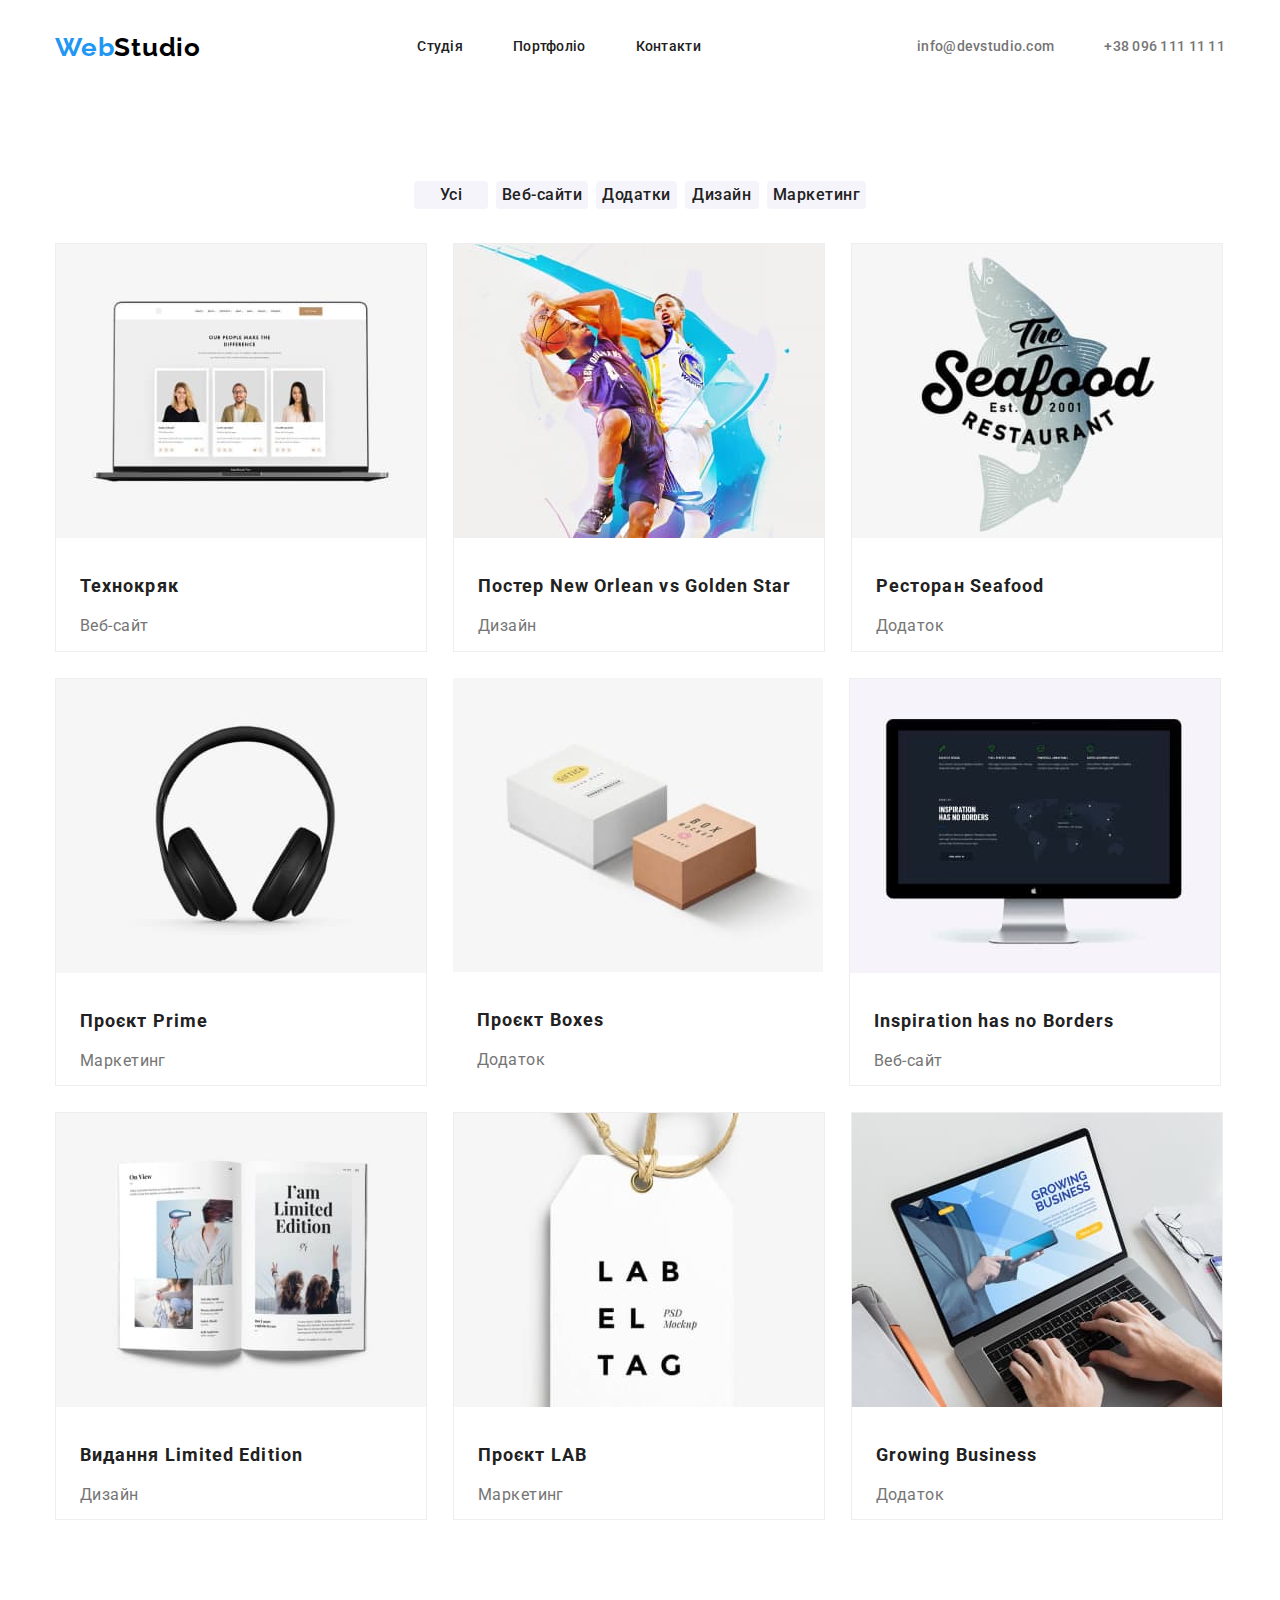
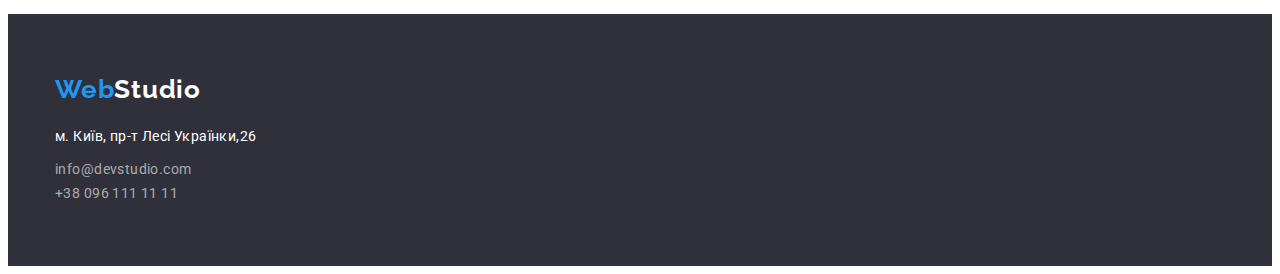
==== commit f825bc76: "added flex" ====
--- a/index_portfolio.html
+++ b/index_portfolio.html
@@ -11,110 +11,121 @@
 </head>
 <body>
     <header>
-        <div class="container-header">
-            <nav class="nav-container">
-                <a href="/" lang="en" class="header-logo-web">Web<span class="header-logo-studio">Studio</span></a>
-                <ul class="menu-container">
-                    <li><a class="menu studia" href="./index.html">Студія</a></li>
-                    <li><a class="menu portfolio" href="./index_portfolio.html">Портфоліо</a></li>
-                    <li><a class="menu contacts" href="">Контакти</a></li>
-                </ul>
-                <ul class="contacts-container">
-                    <li><a class="contact-email" href="mailto:info@devstudio.com">info@devstudio.com</a></li>
-                    <li><a class="contact-tel" href="tel:+380961111111">+38 096 111 11 11</a></li>
-                </ul>
-            </nav>
-        </div>
+        <section class="header-section">
+            <div class="container">
+                <nav class="nav-container">
+                    <a href="/" lang="en" class="header-logo-web">Web<span class="header-logo-studio">Studio</span></a>
+                    <ul class="menu-container">
+                        <li><a class="menu studia" href="./index.html">Студія</a></li>
+                        <li><a class="menu portfolio" href=".//index_portfolio.html">Портфоліо</a></li>
+                        <li><a class="menu contacts" href="">Контакти</a></li>
+                    </ul>
+                    <ul class="contacts-container">
+                        <li><a class="contact-email" href="mailto:info@devstudio.com">info@devstudio.com</a></li>
+                        <li><a class="contact-tel" href="tel:+380961111111">+38 096 111 11 11</a></li>
+                    </ul>
+                </nav>
+            </div>
+        </section>
     </header>
     <main>
-        <section class="projects">
+        <section class="projects-section">
             <div class="container">
-                <ul class="buttons-container">
-                    <li><button class="button-portfolio" type="button">Усі</button></li>
-                    <li><button class="button-portfolio" type="button">Веб-сайти</button></li>
-                    <li><button class="button-portfolio" type="button">Додатки</button></li>
-                    <li><button class="button-portfolio" type="button">Дизайн</button></li>
-                    <li><button class="button-portfolio" type="button">Маркетинг</button></li>
-                </ul>
-                <ul>
-                    <li>
-                        <div class="container-card">
-                            <img src="./images_portfolio/img_1.jpg" alt="Ноутбук з зображення профілів робітників" width="370">
-                            <h3 class="project-title">Технокряк</h3>
-                            <p class="project-descr">Веб-сайт</p>
-                        </div>
-                    </li>
-                    <li>
-                        <div class="container-card">
-                            <img src="./images_portfolio/img_2.jpg" alt="Баскетболісти з м'ячем" width="370">
-                            <h3 class="project-title">Постер New Orlean vs Golden Star</h3>
-                            <p class="project-descr">Дизайн</p>
-                        </div>
-                    </li>
-                    <li>
-                        <div class="container-card">
-                            <img src="./images_portfolio/img_3.jpg" alt="Логотип компанії Seafood" width="370">
-                            <h3 class="project-title">Ресторан Seafood</h3>
-                            <p class="project-descr">Додаток</p>
-                        </div>    
-                    </li>
-                    <li>
-                        <div class="container-card">
-                            <img src="./images_portfolio/img_4.jpg" alt="Зображення навушників" width="370">
-                            <h3 class="project-title">Проєкт Prime</h3>
-                            <p class="project-descr">Маркетинг</p>
-                        </div>
-                    </li>
-                    <li>
-                        <div class="container-card">
-                            <img src="./images_portfolio/img_5.jpg" alt="Зображені дві коробки" width="370">
-                            <h3 class="project-title">Проєкт Boxes</h3>
-                            <p class="project-descr">Додаток</p>
-                        </div>
-                    </li>
-                    <li>
-                        <div class="container-card">
-                            <img src="./images_portfolio/img_6.jpg" alt="Зображення монітору" width="370">
-                            <h3 class="project-title">Inspiration has no Borders</h3>
-                            <p class="project-descr">Веб-сайт</p>
-                        </div>
-                    </li>
-                    <li>
-                        <div class="container-card">
-                            <img src="./images_portfolio/img_7.jpg" alt="Зображення відкритого журналу" width="370">
-                            <h3 class="project-title">Видання Limited Edition</h3>
-                            <p class="project-descr">Дизайн</p>
-                        </div>
-                    </li>
-                    <li>
-                        <div class="container-card">
-                            <img src="./images_portfolio/img_8.jpg" alt="Зображен лейбл" width="370">
-                            <h3 class="project-title">Проєкт LAB</h3>
-                            <p class="project-descr">Маркетинг</p>
-                        </div>
-                    </li>
-                    <li>
-                        <div class="container-card">
-                            <img src="./images_portfolio/img_9.jpg" alt="Людина працює за ноутбуком" width="370">
-                            <h3 class="project-title">Growing Business</h3>
-                            <p class="project-descr">Додаток</p>
-                        </div>
-                    </li>
-                </ul>
+               <div class="projects-container">
+                    <div class="buttons-container">
+                        <ul class="buttons-list">
+                            <li><button class="button-portfolio" type="button">Усі</button></li>
+                            <li><button class="button-portfolio" type="button">Веб-сайти</button></li>
+                            <li><button class="button-portfolio" type="button">Додатки</button></li>
+                            <li><button class="button-portfolio" type="button">Дизайн</button></li>
+                            <li><button class="button-portfolio" type="button">Маркетинг</button></li>
+                        </ul>
+                    </div>
+                    <div class="cards-container">
+                        <ul class="cards-list">
+                            <li class="card-item">
+                                <div class="container-card">
+                                    <img src="./images_portfolio/img_1.jpg" alt="Ноутбук з зображення профілів робітників" width="370">
+                                    <h3 class="project-title">Технокряк</h3>
+                                    <p class="project-descr">Веб-сайт</p>
+                                </div>
+                            </li>
+                            <li class="card-item">
+                                <div class="container-card">
+                                    <img src="./images_portfolio/img_2.jpg" alt="Баскетболісти з м'ячем" width="370">
+                                    <h3 class="project-title">Постер New Orlean vs Golden Star</h3>
+                                    <p class="project-descr">Дизайн</p>
+                                </div>
+                            </li>
+                            <li class="card-item">
+                                <div class="container-card">
+                                    <img src="./images_portfolio/img_3.jpg" alt="Логотип компанії Seafood" width="370">
+                                    <h3 class="project-title">Ресторан Seafood</h3>
+                                    <p class="project-descr">Додаток</p>
+                                </div>
+                            </li>
+                            <li class="card-item">
+                                <div class="container-card">
+                                    <img src="./images_portfolio/img_4.jpg" alt="Зображення навушників" width="370">
+                                    <h3 class="project-title">Проєкт Prime</h3>
+                                    <p class="project-descr">Маркетинг</p>
+                                </div>
+                            </li class="card-item">
+                            <li>
+                                <div class="container-card">
+                                    <img src="./images_portfolio/img_5.jpg" alt="Зображені дві коробки" width="370">
+                                    <h3 class="project-title">Проєкт Boxes</h3>
+                                    <p class="project-descr">Додаток</p>
+                                </div>
+                            </li>
+                            <li class="card-item">
+                                <div class="container-card">
+                                    <img src="./images_portfolio/img_6.jpg" alt="Зображення монітору" width="370">
+                                    <h3 class="project-title">Inspiration has no Borders</h3>
+                                    <p class="project-descr">Веб-сайт</p>
+                                </div>
+                            </li>
+                            <li class="card-item">
+                                <div class="container-card">
+                                    <img src="./images_portfolio/img_7.jpg" alt="Зображення відкритого журналу" width="370">
+                                    <h3 class="project-title">Видання Limited Edition</h3>
+                                    <p class="project-descr">Дизайн</p>
+                                </div>
+                            </li>
+                            <li class="card-item">
+                                <div class="container-card">
+                                    <img src="./images_portfolio/img_8.jpg" alt="Зображен лейбл" width="370">
+                                    <h3 class="project-title">Проєкт LAB</h3>
+                                    <p class="project-descr">Маркетинг</p>
+                                </div>
+                            </li>
+                            <li class="card-item">
+                                <div class="container-card">
+                                    <img src="./images_portfolio/img_9.jpg" alt="Людина працює за ноутбуком" width="370">
+                                    <h3 class="project-title">Growing Business</h3>
+                                    <p class="project-descr">Додаток</p>
+                                </div>
+                            </li>
+                        </ul>
+                    </div>
+               </div>
             </div>
-        <section>
+        </section>
     </main>
     <footer>
-        <div class="container-footer">
-            <div class="container-logo">
-                <a href="/" lang="en" class="footer-logo-web">Web<span class="footer-logo-studio">Studio</span></a>
-            </div>
-            <div class="container-ref">
-                <address><a class="footer-ref-address" href="https://goo.gl/maps/3ktM8gqD7y3c7Bfq7">м. Київ, пр-т Лесі Українки,26</a></address>
-                <ul class="footer-ref">
-                    <li><a class="ref-email" href="mailto:info@devstudio.com">info@devstudio.com</a></li>
-                    <li><a class="ref-number" href="tel:+380961111111">+38 096 111 11 11</a></li>
-                </ul>
+        <div class="container">
+            <div class="footer-container">
+                <div class="container-logo">
+                    <a href="/" lang="en" class="footer-logo-web">Web<span class="footer-logo-studio">Studio</span></a>
+                </div>
+                <div class="container-ref">
+                    <address><a class="footer-ref-address" href="https://goo.gl/maps/3ktM8gqD7y3c7Bfq7">м. Київ, пр-т Лесі
+                            Українки,26</a></address>
+                    <ul class="footer-ref">
+                        <li><a class="ref-email" href="mailto:info@devstudio.com">info@devstudio.com</a></li>
+                        <li><a class="ref-number" href="tel:+380961111111">+38 096 111 11 11</a></li>
+                    </ul>
+                </div>
             </div>
         </div>
     </footer>
--- a/css/styles.css
+++ b/css/styles.css
@@ -5,6 +5,7 @@
    --h-color: #212121;
    --bgd-color: #2F303A;
    --btn-bgd-color: #F5F4FA;
+   --border-color-portf: #EEEEEE;
    --letter-spacing-02: 0.02em;
    --letter-spacing-03: 0.03em;
    --letter-spacing-06: 0.06em;
@@ -18,7 +19,9 @@
    --line-height-36px-18px: 2;
    --line-height-26px-16px: 1.63;
 }
-*{
+*,
+*::before,
+*::after {
    box-sizing: border-box;
 }
 body {
@@ -36,14 +39,15 @@
    margin-top: 0;
    margin-bottom: 0;
 }
-
 .list{
    list-style: none;
-     
+    
 }
 a {
    text-decoration: none;
    outline: none;
+   margin: 0;
+   padding: 0;
 }
 p {
    margin-top: 0;
@@ -59,15 +63,26 @@
 .menu {
    text-decoration: none;
 }
-/* header */
+.container {
+   width: 1200px;
+   padding: 0 15px 0 15px;  
+   margin: 0 auto;
+}
+section {
+   padding-top: 94px;
+}
+/* Header section*/
+.header-section {
+   padding-top: 0px;
+}
+.nav-container {
+   display: flex;
+   justify-content: space-between;
+   align-items: center;
+}
 .header-logo-web {
-   display: block;
-      width: 145px;
-      height: 31px;
-      padding-left: 215px;
-      padding-top: 24px;
-      padding-bottom: 25px;
-
+   padding-top: 24px;
+   padding-bottom: 24px;
    font-family: 'Raleway', sans-serif;
    font-size: 26px;
    color: var(--blue-color);
@@ -85,12 +100,18 @@
    line-height: var(--line-height-31px-26px);
    letter-spacing: var(--letter-spacing-03);  
 }
+
 .menu-container {
+   align-items: center;
+   gap: 50px;
+   display: flex;
+   justify-content: space-between;
    font-weight: 500;
    font-size: 14px;
    letter-spacing: var(--letter-spacing-02);
-   display: inline-block;
    line-height: var(--line-height-16px-14px);
+}
+.menu-container .menu {
    color: var(--h-color);
 }
 
@@ -101,26 +122,12 @@
 .menu-container .menu:active {
    color: var(--blue-color);
 }
-.studia{
-   padding-top: 32px;
-   padding-left: 453px;
-   padding-bottom: 32px;
-}
-.portfolio{
-   padding-bottom: 32px;
-   padding-left: 548px;  
-}
-.contacts{
-   padding-bottom: 32px;
-   margin-left: 670px;   
-}
-.contact-email {
-   text-decoration: none;
-   padding-left: 900px;
-   padding-top: 32px;
-}
+
 .contacts-container {
-   
+   align-items: center;
+   gap: 50px;
+   display: flex;
+   justify-content: space-between;
    font-size: 14px;
    line-height: var(--line-height-16px-14px);
    font-weight: 500;
@@ -136,15 +143,10 @@
 .contacts-container .contact-email:active {
    color: var(--blue-color);
 }
-/* у фімі лівий відступ left: 1263px, як це робити якщо для проекту сказали задати ширину 1200рх */
-.contact-tel {
-   padding-left: 1060px;
-   padding-top: 32px;
-}
+
 .contacts-container .contact-tel {
    color: var(--p-color);
 }
-
 .contacts-container .contact-tel:hover,
 .contacts-container .contact-tel:focus {
    color: var(--blue-color);
@@ -153,20 +155,28 @@
 .contacts-container .contact-tel:active {
    color: var(--blue-color);
 }
-.container{
-   width: 1200px;
-   margin: 0 auto;  
-   margin-bottom: 94px;
-}
+
 /* Hero section */
-.hero {
+.hero-section {
+   padding-top: 0px;
+   margin: 0 auto;
    background: var(--bgd-color);
-   margin: 0 auto;
+}
+.hero-container {
+   display: flex;
+   flex-direction: column;
+   
+   align-content:center;
+   justify-content: space-between;
+   gap: 30px;
+
+}
+.hero-title {
+   align-self: center;
+   margin-top: 280px;
+   display: flex;
    text-align: center;
-}
-.hero-title {
-   padding-top: 200px;
-   font-weight: 900;
+   max-width: 696px;
    font-size: 44px;
    color: var(--white-color);
    letter-spacing: var(--letter-spacing-06);
@@ -174,6 +184,9 @@
    line-height: var(--line-height-60px-44px); 
 }
 .hero-button {
+   align-self: center;
+   display: flex;
+   min-width: 216px;
    margin-top: 30px;
    margin-bottom: 200px;
    padding: 10px 32px;    
@@ -185,18 +198,23 @@
    letter-spacing: var(--letter-spacing-06);
    line-height: var(--line-height-30px-16px);
 }
-/* Features secction */
+/* Features section */
+.features-section {
+   margin: 0 auto;   
+}
 .features-container {
-   margin: 0 auto;   
-}
-.feature{
-   margin: 0 auto;
-}
-.container-feature {
-   display: inline-block;
-   width: 270px;
-   height: 98px;
-}
+   display: flex;
+   flex-direction: row;
+}
+.features-list{
+   display: flex;
+   flex-wrap: wrap;
+   gap: 30px;
+}
+.feature-item {
+   max-width: 270px;
+   flex-basis: calc((100% - 90)/ 4);
+} 
 .feature-header{
    padding-bottom: 10px;
    font-weight: 700;
@@ -213,34 +231,42 @@
    letter-spacing: var(--letter-spacing-03);
    color: var(--p-color);
 }
-/* What we do secction */
-h2 {
-   margin-top: 0;
-   margin-bottom: 0;
+/* Business section */
+.business-section {
+   margin: 0 auto;
+}
+.business-container {
+   display: flex;
+   align-content: center;
+}
+.subtitle {
+   text-align: center;
    font-weight: 700;
    font-size: 36px;
    line-height: var(--line-height-42px-36px);
    letter-spacing: var(--letter-spacing-03);
    color: var(--h-color);
 }
-.what-we-do {
-   margin: 0 auto;
-}
-.subtitle {
-   margin-bottom: 50px;
-}
 .images-container {
-   margin-right: 30px;
+   display: flex;
+   flex-wrap: wrap;
+   gap: 30px;
+   padding-top: 50px;
 }
 /* Team section */
-.team {
+.team-section {
    background: #F5F4FA;
+   padding-bottom: 94px;
+}
+.team-list {
+   display: flex;
+   gap: 30px;
 }
 .team-avatar{
-   padding-bottom: 30px;
+   margin-bottom: 30px;
 }
 .team-name {
-   padding-bottom: 10px;
+   margin-bottom: 10px;
    text-transform: none;
    font-size: 16px;
    font-weight: 500;
@@ -248,22 +274,29 @@
    letter-spacing: var(--letter-spacing-03);
 }
 .team-descr {
-   padding-bottom: 30px;
+   margin-bottom: 30px;
    font-size: 16px;
    font-weight: 400;
    line-height: var(--line-height-19px-16px);
    letter-spacing: var(--letter-spacing-03);
    color: var(--p-color);
 }
-.team-container {
+.team-card-container {
    background: var(--white-color);
-   display: inline-block;
-}
-/* Footer */
+   display: flex;
+   max-width: 270px;
+   flex-direction: column;
+   align-items: center;
+   
+}
+/* Footer section*/
 footer{
    background: var(--bgd-color);
    margin: 0 auto;
-   weight: 1200px;
+}
+.footer-container {
+   display: flex;
+   flex-direction: column;
 }
 .footer-logo-studio {
    font-weight: 700;
@@ -273,27 +306,16 @@
    line-height: var(--line-height-31px-26px);
    letter-spacing: var(--letter-spacing-03);
 }
-.container-footer {
-   margin: 0 auto;
-}
 .container-logo{
-   margin: 0 auto;
    padding-top: 60px;
-   padding-left: 215px;
    padding-bottom: 20px;
 }
 .container-ref{
-   margin: 0 auto;
-   padding-left: 215px;
-}
-.container-logo{
-   margin: 0 auto;      
+   display: flex;
+   flex-direction: column;
+   gap: 9px;
 }
 .footer-logo-web{
-   display: block;
-      padding-top: 60px;
-      padding-bottom: 20px;
-      padding-left: 215px;
       font-family: 'Raleway', sans-serif;
       font-size: 26px;
       color: var(--blue-color);
@@ -320,6 +342,7 @@
 .footer-ref{
    line-height: var(--line-height-24px-14px);
    font-style: normal;
+   padding-bottom: 60px;
 }
 .footer-ref .ref-email{
    padding-bottom: 9px;
@@ -342,15 +365,30 @@
 .footer-ref .ref-number:focus {
    color: var(--blue-color);
 }
-
 .footer-ref .ref-number:active {
    color: var(--blue-color);
 }
-.ref-number {
-   margin-bottom: 60px;
-}
+
 /* css for Portfolio */
+
+/* Projects Section */
+.projects-container {
+   padding-bottom: 94px;
+   display: flex;
+   flex-direction: column;
+   gap: 34px;
+}
+.buttons-container {
+   display: flex;
+   justify-content: center; 
+}
+.buttons-list {
+   display: flex;
+   flex-wrap: wrap;
+   gap: 8px;
+}
 .button-portfolio {
+   min-width: 74px;
    font-family: 'Roboto';
    cursor: pointer;
    font-weight: 500;
@@ -359,49 +397,48 @@
    line-height: var(--line-height-26px-16px);
    border-radius: 4px;
 }
-.buttons-container{
-   display: inline-block;
-   text-align: center;
-   min-width: 38px;
-}
 .buttons-container .button-portfolio {
    color: var(--h-color-);
    background: var(--btn-bgd-color);
    border: none;
 }
-
 .buttons-container .button-portfolio:hover,
 .buttons-container .button-portfolio:focus {
    color: var(--white-color);
    background: var(--blue-color);
    border: none;
 }
-
 .buttons-container .button-portfolio:active {
    color: var(--white-color);
    background: var(--blue-color);
    border: none;
 }
+.cards-list {
+   display: flex;
+   flex-wrap: wrap;
+   /* зробила геп 26пх бо не поміщається три сповпчики через бордер, як врахувати його величину у розмір картки? */
+   gap: 26px;  
+}
+.card-item {
+   border: 1px solid var(--border-color-portf);
+   flex-basis: calc((100% - 60px) / 3);
+}
 .container-card {
-   width: 370px;
-   height: 404px;
-}
-.projects {
-   display: inline-block;
+   display: flex;
+   flex-direction: column;
 }
 .project-title {
-   padding-left: 24px;
-   margin-top: 30px;
+   margin-left: 24px;
+   margin-top: 30px; 
    color: var(--h-color);
    letter-spacing: var(--letter-spacing-06);
    line-height: var(--line-height-36px-18px);
    font-weight: 700;
    font-size: 18px;
 }
-
 .project-descr {
-   padding-left: 24px;
-   margin-top: 4px;
+   margin-left: 24px;
+   margin-top: 4px; 
    margin-bottom: 24px;
    line-height: var(--letter-spacing-03);
    letter-spacing: var(--line-height-30px-16px);
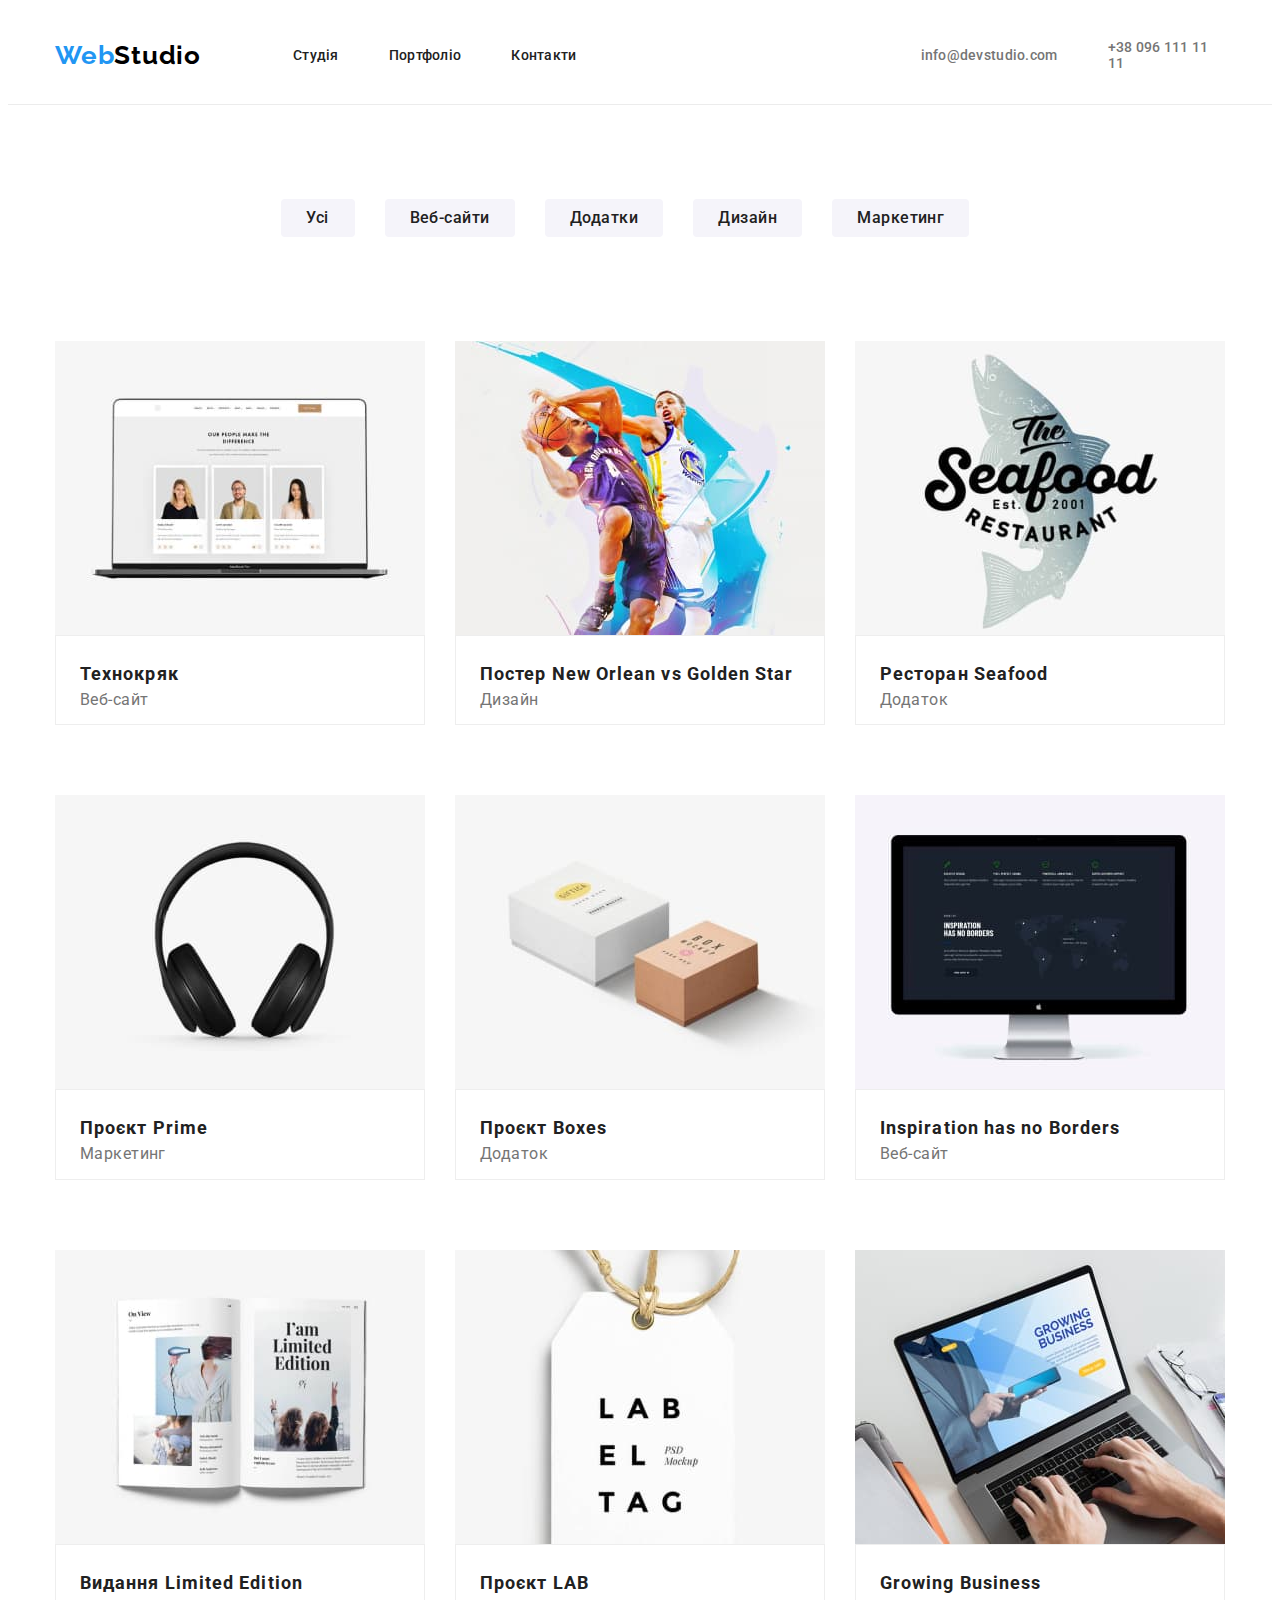
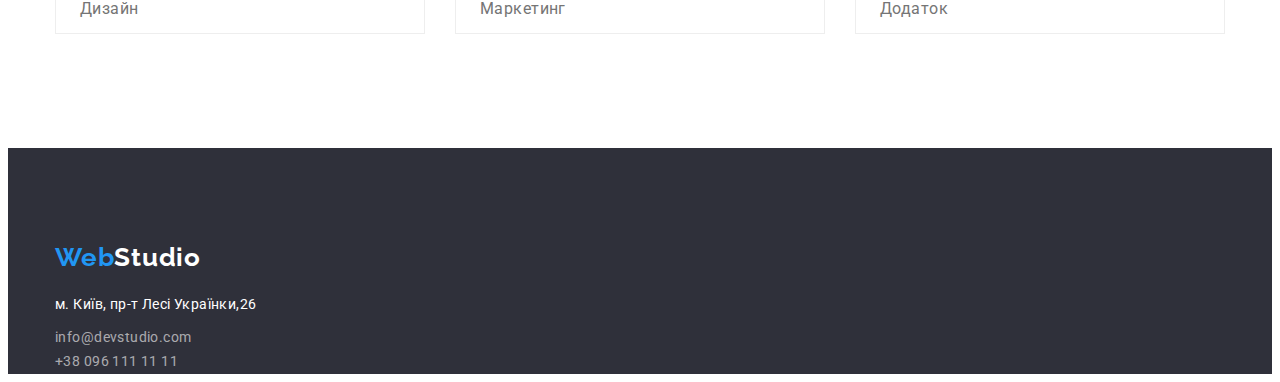
==== commit 678648f4: "corrected margin/padding" ====
--- a/index_portfolio.html
+++ b/index_portfolio.html
@@ -7,6 +7,9 @@
     <link href="https://fonts.googleapis.com/css2?family=Roboto:wght@400;500;700&display=swap" rel="stylesheet">
     <link href="https://fonts.googleapis.com/css2?family=Raleway:wght@700&display=swap" rel="stylesheet">
     <title>WebStudio</title>
+    <link rel="stylesheet" href="https://cdnjs.cloudflare.com/ajax/libs/modern-normalize/1.1.0/modern-normalize.min.css"
+        integrity="sha512-wpPYUAdjBVSE4KJnH1VR1HeZfpl1ub8YT/NKx4PuQ5NmX2tKuGu6U/JRp5y+Y8XG2tV+wKQpNHVUX03MfMFn9Q=="
+        crossorigin="anonymous" referrerpolicy="no-referrer" />
     <link rel="stylesheet" href="./css/styles.css">
 </head>
 <body>
@@ -15,15 +18,20 @@
             <div class="container">
                 <nav class="nav-container">
                     <a href="/" lang="en" class="header-logo-web">Web<span class="header-logo-studio">Studio</span></a>
-                    <ul class="menu-container">
-                        <li><a class="menu studia" href="./index.html">Студія</a></li>
-                        <li><a class="menu portfolio" href=".//index_portfolio.html">Портфоліо</a></li>
-                        <li><a class="menu contacts" href="">Контакти</a></li>
-                    </ul>
-                    <ul class="contacts-container">
-                        <li><a class="contact-email" href="mailto:info@devstudio.com">info@devstudio.com</a></li>
-                        <li><a class="contact-tel" href="tel:+380961111111">+38 096 111 11 11</a></li>
-                    </ul>
+                    <div class="nav-ref-container">
+                        <ul class="menu-container">
+                            <li class="menu-item"><a class="menu studia" href="./index.html">Студія</a></li>
+                            <li class="menu-item"><a class="menu portfolio" href=".//index_portfolio.html">Портфоліо</a></li>
+                            <li class="menu-item"><a class="menu contacts" href="">Контакти</a></li>
+                        </ul>
+                        <div class="nav-contacts-container">
+                            <ul class="contacts-container">
+                                <li class="contacts-item"><a class="contact-email"
+                                        href="mailto:info@devstudio.com">info@devstudio.com</a></li>
+                                <li class="contacts-item"><a class="contact-tel" href="tel:+380961111111">+38 096 111 11 11</a></li>
+                            </ul>
+                        </div>
+                    </div>
                 </nav>
             </div>
         </section>
@@ -46,64 +54,82 @@
                             <li class="card-item">
                                 <div class="container-card">
                                     <img src="./images_portfolio/img_1.jpg" alt="Ноутбук з зображення профілів робітників" width="370">
-                                    <h3 class="project-title">Технокряк</h3>
-                                    <p class="project-descr">Веб-сайт</p>
+                                    <div class="container-card-h3-p">
+                                        <h3 class="project-title">Технокряк</h3>
+                                        <p class="project-descr">Веб-сайт</p>
+                                    </div>
                                 </div>
                             </li>
                             <li class="card-item">
                                 <div class="container-card">
                                     <img src="./images_portfolio/img_2.jpg" alt="Баскетболісти з м'ячем" width="370">
-                                    <h3 class="project-title">Постер New Orlean vs Golden Star</h3>
-                                    <p class="project-descr">Дизайн</p>
+                                    <div class="container-card-h3-p">
+                                        <h3 class="project-title">Постер New Orlean vs Golden Star</h3>
+                                        <p class="project-descr">Дизайн</p>
+                                    </div>    
                                 </div>
                             </li>
                             <li class="card-item">
                                 <div class="container-card">
                                     <img src="./images_portfolio/img_3.jpg" alt="Логотип компанії Seafood" width="370">
-                                    <h3 class="project-title">Ресторан Seafood</h3>
-                                    <p class="project-descr">Додаток</p>
+                                    <div class="container-card-h3-p">
+                                        <h3 class="project-title">Ресторан Seafood</h3>
+                                        <p class="project-descr">Додаток</p>
+                                    </div>    
                                 </div>
                             </li>
                             <li class="card-item">
                                 <div class="container-card">
                                     <img src="./images_portfolio/img_4.jpg" alt="Зображення навушників" width="370">
-                                    <h3 class="project-title">Проєкт Prime</h3>
-                                    <p class="project-descr">Маркетинг</p>
+                                    <div class="container-card-h3-p">
+                                        <h3 class="project-title">Проєкт Prime</h3>
+                                        <p class="project-descr">Маркетинг</p>
+                                    </div>    
                                 </div>
                             </li class="card-item">
                             <li>
                                 <div class="container-card">
                                     <img src="./images_portfolio/img_5.jpg" alt="Зображені дві коробки" width="370">
-                                    <h3 class="project-title">Проєкт Boxes</h3>
-                                    <p class="project-descr">Додаток</p>
+                                    <div class="container-card-h3-p">
+                                        <h3 class="project-title">Проєкт Boxes</h3>
+                                        <p class="project-descr">Додаток</p>
+                                    </div>
                                 </div>
                             </li>
                             <li class="card-item">
                                 <div class="container-card">
                                     <img src="./images_portfolio/img_6.jpg" alt="Зображення монітору" width="370">
-                                    <h3 class="project-title">Inspiration has no Borders</h3>
-                                    <p class="project-descr">Веб-сайт</p>
+                                    <div class="container-card-h3-p">
+                                        <h3 class="project-title">Inspiration has no Borders</h3>
+                                        <p class="project-descr">Веб-сайт</p>
+                                    </div>
                                 </div>
                             </li>
                             <li class="card-item">
                                 <div class="container-card">
                                     <img src="./images_portfolio/img_7.jpg" alt="Зображення відкритого журналу" width="370">
-                                    <h3 class="project-title">Видання Limited Edition</h3>
-                                    <p class="project-descr">Дизайн</p>
+                                    <div class="container-card-h3-p">
+                                        <h3 class="project-title">Видання Limited Edition</h3>
+                                        <p class="project-descr">Дизайн</p>
+                                    </div>
                                 </div>
                             </li>
                             <li class="card-item">
                                 <div class="container-card">
                                     <img src="./images_portfolio/img_8.jpg" alt="Зображен лейбл" width="370">
-                                    <h3 class="project-title">Проєкт LAB</h3>
-                                    <p class="project-descr">Маркетинг</p>
+                                    <div class="container-card-h3-p">
+                                        <h3 class="project-title">Проєкт LAB</h3>
+                                        <p class="project-descr">Маркетинг</p>
+                                    </div>    
                                 </div>
                             </li>
                             <li class="card-item">
                                 <div class="container-card">
                                     <img src="./images_portfolio/img_9.jpg" alt="Людина працює за ноутбуком" width="370">
-                                    <h3 class="project-title">Growing Business</h3>
-                                    <p class="project-descr">Додаток</p>
+                                    <div class="container-card-h3-p">
+                                        <h3 class="project-title">Growing Business</h3>
+                                        <p class="project-descr">Додаток</p>
+                                    </div>
                                 </div>
                             </li>
                         </ul>
--- a/css/styles.css
+++ b/css/styles.css
@@ -6,6 +6,7 @@
    --bgd-color: #2F303A;
    --btn-bgd-color: #F5F4FA;
    --border-color-portf: #EEEEEE;
+   --border-color-header: #ECECEC;
    --letter-spacing-02: 0.02em;
    --letter-spacing-03: 0.03em;
    --letter-spacing-06: 0.06em;
@@ -60,6 +61,12 @@
 button {
    cursor: pointer;
 }
+h2 {
+   margin: 0 0;
+}
+h3 {
+   margin: 0 0;
+}
 .menu {
    text-decoration: none;
 }
@@ -74,11 +81,18 @@
 /* Header section*/
 .header-section {
    padding-top: 0px;
+   border-bottom: 1px solid var(--border-color-header);
 }
 .nav-container {
    display: flex;
-   justify-content: space-between;
    align-items: center;
+}
+.nav-ref-container {
+   display: flex;
+   align-items: center;
+   padding-left: 92px;
+   padding-top: 32px;
+   padding-bottom: 32px;
 }
 .header-logo-web {
    padding-top: 24px;
@@ -100,12 +114,11 @@
    line-height: var(--line-height-31px-26px);
    letter-spacing: var(--letter-spacing-03);  
 }
-
 .menu-container {
+   display: flex;
    align-items: center;
+   justify-content: space-between;
    gap: 50px;
-   display: flex;
-   justify-content: space-between;
    font-weight: 500;
    font-size: 14px;
    letter-spacing: var(--letter-spacing-02);
@@ -114,7 +127,6 @@
 .menu-container .menu {
    color: var(--h-color);
 }
-
 .menu-container .menu:hover,
 .menu-container .menu:focus {
    color: var(--blue-color);
@@ -122,12 +134,14 @@
 .menu-container .menu:active {
    color: var(--blue-color);
 }
-
+.nav-contacts-container {
+   padding-left: 344px;
+}
 .contacts-container {
    align-items: center;
+   justify-content: space-between;
    gap: 50px;
    display: flex;
-   justify-content: space-between;
    font-size: 14px;
    line-height: var(--line-height-16px-14px);
    font-weight: 500;
@@ -143,7 +157,6 @@
 .contacts-container .contact-email:active {
    color: var(--blue-color);
 }
-
 .contacts-container .contact-tel {
    color: var(--p-color);
 }
@@ -151,29 +164,24 @@
 .contacts-container .contact-tel:focus {
    color: var(--blue-color);
 }
-
 .contacts-container .contact-tel:active {
    color: var(--blue-color);
 }
-
 /* Hero section */
 .hero-section {
-   padding-top: 0px;
+   padding-top: 200px;
+   padding-bottom: 200px;
    margin: 0 auto;
    background: var(--bgd-color);
 }
 .hero-container {
    display: flex;
    flex-direction: column;
-   
-   align-content:center;
-   justify-content: space-between;
+   justify-content:center;
    gap: 30px;
-
 }
 .hero-title {
    align-self: center;
-   margin-top: 280px;
    display: flex;
    text-align: center;
    max-width: 696px;
@@ -187,8 +195,6 @@
    align-self: center;
    display: flex;
    min-width: 216px;
-   margin-top: 30px;
-   margin-bottom: 200px;
    padding: 10px 32px;    
    font-family: inherit;
    font-weight: 700;
@@ -216,7 +222,7 @@
    flex-basis: calc((100% - 90)/ 4);
 } 
 .feature-header{
-   padding-bottom: 10px;
+   margin-bottom: 10px;
    font-weight: 700;
    font-size: 14px;
    line-height: var(--line-height-16px-14px);
@@ -237,9 +243,12 @@
 }
 .business-container {
    display: flex;
-   align-content: center;
+   flex-wrap: wrap;
+   justify-content: center;
+   padding-bottom: 94px;
 }
 .subtitle {
+   margin-bottom: 50px;
    text-align: center;
    font-weight: 700;
    font-size: 36px;
@@ -251,7 +260,6 @@
    display: flex;
    flex-wrap: wrap;
    gap: 30px;
-   padding-top: 50px;
 }
 /* Team section */
 .team-section {
@@ -262,11 +270,8 @@
    display: flex;
    gap: 30px;
 }
-.team-avatar{
-   margin-bottom: 30px;
-}
 .team-name {
-   margin-bottom: 10px;
+   padding-bottom: 10px;
    text-transform: none;
    font-size: 16px;
    font-weight: 500;
@@ -274,7 +279,6 @@
    letter-spacing: var(--letter-spacing-03);
 }
 .team-descr {
-   margin-bottom: 30px;
    font-size: 16px;
    font-weight: 400;
    line-height: var(--line-height-19px-16px);
@@ -285,14 +289,19 @@
    background: var(--white-color);
    display: flex;
    max-width: 270px;
+   flex-direction: column;   
+}
+.team-card-container-h3-p {
+   display: flex;
    flex-direction: column;
    align-items: center;
-   
+   padding: 30px;
 }
 /* Footer section*/
 footer{
    background: var(--bgd-color);
    margin: 0 auto;
+   padding-top: 94px;
 }
 .footer-container {
    display: flex;
@@ -307,7 +316,6 @@
    letter-spacing: var(--letter-spacing-03);
 }
 .container-logo{
-   padding-top: 60px;
    padding-bottom: 20px;
 }
 .container-ref{
@@ -324,8 +332,10 @@
       line-height: var(--line-height-31px-26px);
       letter-spacing: var(--letter-spacing-03);
 }
+.footer-address {
+   padding-bottom: 9px;
+}
 .footer-ref-address{
-   padding-bottom: 9px;
    font-style: normal;
    font-weight: 400;
    color: var(--white-color);
@@ -342,7 +352,9 @@
 .footer-ref{
    line-height: var(--line-height-24px-14px);
    font-style: normal;
-   padding-bottom: 60px;
+}
+.footer-ref-email {
+   padding-bottom: 9px;
 }
 .footer-ref .ref-email{
    padding-bottom: 9px;
@@ -355,6 +367,9 @@
 }
 .footer-ref .ref-email:active {
    color: var(--blue-color);
+}
+.footer-ref-number {
+   padding-bottom: 60px;
 }
 .footer-ref .ref-number {
    padding-bottom: 9px;
@@ -385,10 +400,14 @@
 .buttons-list {
    display: flex;
    flex-wrap: wrap;
-   gap: 8px;
+   margin-bottom: 50px;
 }
 .button-portfolio {
+   display: inline-block;
+   height: 38px;
    min-width: 74px;
+   padding: 0px 22px;
+   margin-right: 30px;
    font-family: 'Roboto';
    cursor: pointer;
    font-weight: 500;
@@ -397,6 +416,9 @@
    line-height: var(--line-height-26px-16px);
    border-radius: 4px;
 }
+.button-portfolio:first-child {
+   padding: 0px 25px;
+}
 .buttons-container .button-portfolio {
    color: var(--h-color-);
    background: var(--btn-bgd-color);
@@ -416,20 +438,21 @@
 .cards-list {
    display: flex;
    flex-wrap: wrap;
-   /* зробила геп 26пх бо не поміщається три сповпчики через бордер, як врахувати його величину у розмір картки? */
-   gap: 26px;  
-}
-.card-item {
+   gap: 30px;  
+}
+.container-card-h3-p {
    border: 1px solid var(--border-color-portf);
-   flex-basis: calc((100% - 60px) / 3);
 }
 .container-card {
    display: flex;
    flex-direction: column;
+   padding-top: 20px;
+   padding-bottom: 20px;
 }
 .project-title {
-   margin-left: 24px;
-   margin-top: 30px; 
+   padding-left: 24px;
+   padding-top: 20px; 
+   padding-bottom: 4px;
    color: var(--h-color);
    letter-spacing: var(--letter-spacing-06);
    line-height: var(--line-height-36px-18px);
@@ -437,9 +460,9 @@
    font-size: 18px;
 }
 .project-descr {
-   margin-left: 24px;
-   margin-top: 4px; 
-   margin-bottom: 24px;
+   padding-left: 24px;
+   padding-top: 4px; 
+   padding-bottom: 24px;
    line-height: var(--letter-spacing-03);
    letter-spacing: var(--line-height-30px-16px);
    font-weight: 400;
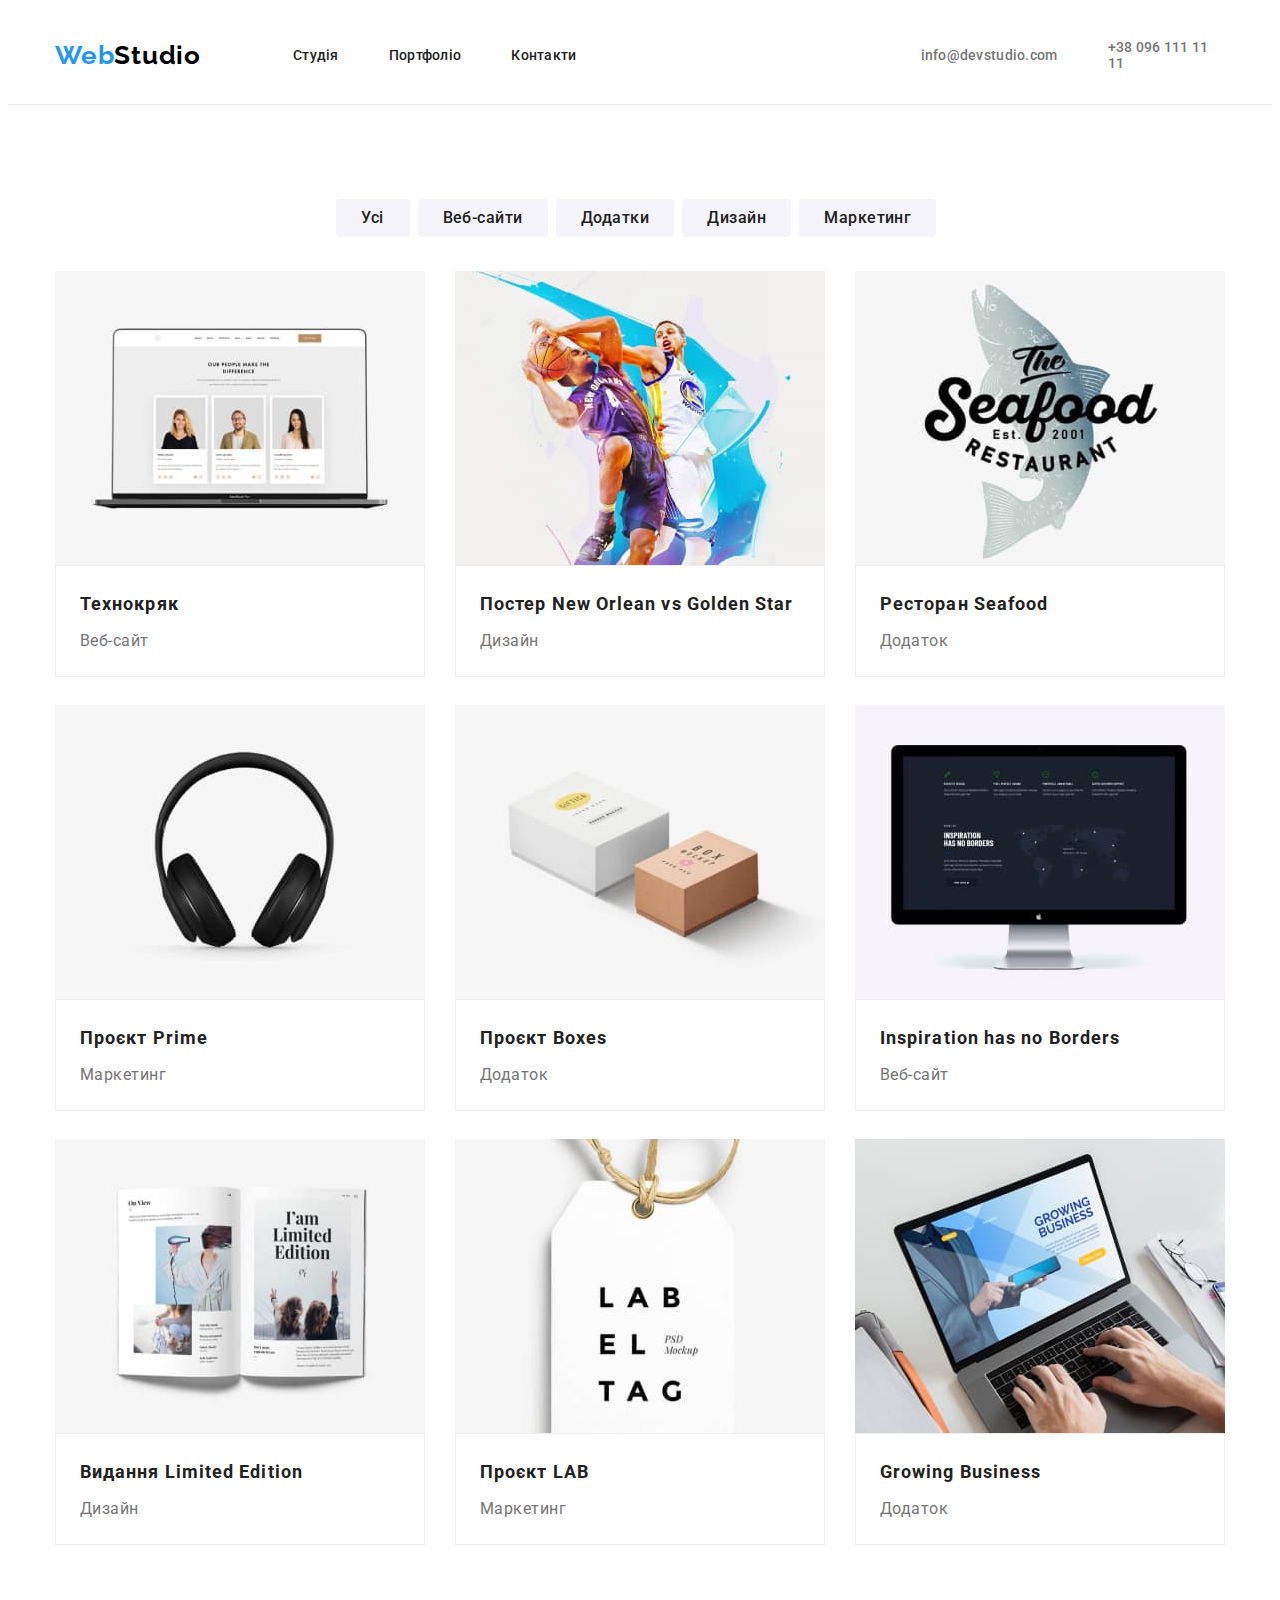
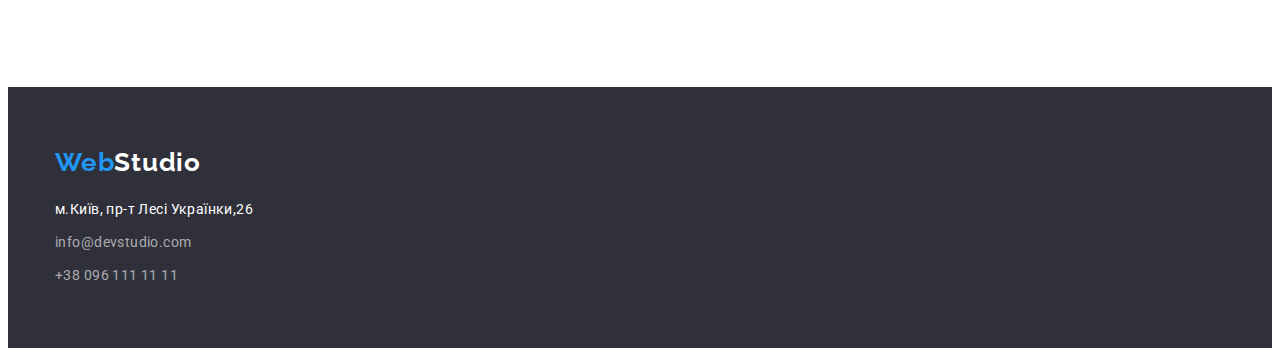
==== commit f00004f7: "corrected h1, footer,margin,padding" ====
--- a/index_portfolio.html
+++ b/index_portfolio.html
@@ -40,100 +40,96 @@
         <section class="projects-section">
             <div class="container">
                <div class="projects-container">
-                    <div class="buttons-container">
-                        <ul class="buttons-list">
-                            <li><button class="button-portfolio" type="button">Усі</button></li>
-                            <li><button class="button-portfolio" type="button">Веб-сайти</button></li>
-                            <li><button class="button-portfolio" type="button">Додатки</button></li>
-                            <li><button class="button-portfolio" type="button">Дизайн</button></li>
-                            <li><button class="button-portfolio" type="button">Маркетинг</button></li>
-                        </ul>
-                    </div>
-                    <div class="cards-container">
-                        <ul class="cards-list">
-                            <li class="card-item">
-                                <div class="container-card">
-                                    <img src="./images_portfolio/img_1.jpg" alt="Ноутбук з зображення профілів робітників" width="370">
-                                    <div class="container-card-h3-p">
-                                        <h3 class="project-title">Технокряк</h3>
-                                        <p class="project-descr">Веб-сайт</p>
-                                    </div>
+                    <ul class="buttons-list">
+                        <li class="buttons-item"><button class="button-portfolio" type="button">Усі</button></li>
+                        <li class="buttons-item"><button class="button-portfolio" type="button">Веб-сайти</button></li>
+                        <li class="buttons-item"><button class="button-portfolio" type="button">Додатки</button></li>
+                        <li class="buttons-item"><button class="button-portfolio" type="button">Дизайн</button></li>
+                        <li class="buttons-item"><button class="button-portfolio" type="button">Маркетинг</button></li>
+                    </ul>
+                    <ul class="cards-list">
+                        <li class="card-item">
+                            <div class="container-card">
+                                <img class="card-image" src="./images_portfolio/img_1.jpg" alt="Ноутбук з зображення профілів робітників" width="370">
+                                <div class="container-card-h3-p">
+                                    <h3 class="card-title">Технокряк</h3>
+                                    <p class="card-descr">Веб-сайт</p>
+                                 </div>
+                            </div>
+                        </li>
+                        <li class="card-item">
+                            <div class="container-card">
+                                <img class="card-image" src="./images_portfolio/img_2.jpg" alt="Баскетболісти з м'ячем" width="370">
+                                <div class="container-card-h3-p">
+                                    <h3 class="card-title">Постер New Orlean vs Golden Star</h3>
+                                     <p class="card-descr">Дизайн</p>
+                                 </div>    
+                             </div>
+                        </li>
+                        <li class="card-item">
+                            <div class="container-card">
+                                <img class="card-image" src="./images_portfolio/img_3.jpg" alt="Логотип компанії Seafood" width="370">
+                                <div class="container-card-h3-p">
+                                    <h3 class="card-title">Ресторан Seafood</h3>
+                                    <p class="card-descr">Додаток</p>
+                                </div>    
+                             </div>
+                        </li>
+                        <li class="card-item">
+                            <div class="container-card">
+                                <img class="card-image" src="./images_portfolio/img_4.jpg" alt="Зображення навушників" width="370">
+                                <div class="container-card-h3-p">
+                                    <h3 class="card-title">Проєкт Prime</h3>
+                                    <p class="card-descr">Маркетинг</p>
+                                </div>    
+                            </div>
+                        </li>
+                        <li class="card-item">
+                            <div class="container-card">
+                                <img class="card-image" src="./images_portfolio/img_5.jpg" alt="Зображені дві коробки" width="370">
+                                <div class="container-card-h3-p">
+                                    <h3 class="card-title">Проєкт Boxes</h3>
+                                    <p class="card-descr">Додаток</p>
                                 </div>
-                            </li>
-                            <li class="card-item">
-                                <div class="container-card">
-                                    <img src="./images_portfolio/img_2.jpg" alt="Баскетболісти з м'ячем" width="370">
-                                    <div class="container-card-h3-p">
-                                        <h3 class="project-title">Постер New Orlean vs Golden Star</h3>
-                                        <p class="project-descr">Дизайн</p>
-                                    </div>    
+                            </div>
+                        </li>
+                        <li class="card-item">
+                            <div class="container-card">
+                                <img class="card-image" src="./images_portfolio/img_6.jpg" alt="Зображення монітору" width="370">
+                                <div class="container-card-h3-p">
+                                    <h3 class="card-title">Inspiration has no Borders</h3>
+                                    <p class="card-descr">Веб-сайт</p>
                                 </div>
-                            </li>
-                            <li class="card-item">
-                                <div class="container-card">
-                                    <img src="./images_portfolio/img_3.jpg" alt="Логотип компанії Seafood" width="370">
-                                    <div class="container-card-h3-p">
-                                        <h3 class="project-title">Ресторан Seafood</h3>
-                                        <p class="project-descr">Додаток</p>
-                                    </div>    
+                            </div>
+                        </li>
+                        <li class="card-item">
+                            <div class="container-card">
+                                 <img class="card-image" src="./images_portfolio/img_7.jpg" alt="Зображення відкритого журналу" width="370">
+                                <div class="container-card-h3-p">
+                                    <h3 class="card-title">Видання Limited Edition</h3>
+                                    <p class="card-descr">Дизайн</p>
                                 </div>
-                            </li>
-                            <li class="card-item">
-                                <div class="container-card">
-                                    <img src="./images_portfolio/img_4.jpg" alt="Зображення навушників" width="370">
-                                    <div class="container-card-h3-p">
-                                        <h3 class="project-title">Проєкт Prime</h3>
-                                        <p class="project-descr">Маркетинг</p>
-                                    </div>    
-                                </div>
-                            </li class="card-item">
-                            <li>
-                                <div class="container-card">
-                                    <img src="./images_portfolio/img_5.jpg" alt="Зображені дві коробки" width="370">
-                                    <div class="container-card-h3-p">
-                                        <h3 class="project-title">Проєкт Boxes</h3>
-                                        <p class="project-descr">Додаток</p>
-                                    </div>
-                                </div>
-                            </li>
-                            <li class="card-item">
-                                <div class="container-card">
-                                    <img src="./images_portfolio/img_6.jpg" alt="Зображення монітору" width="370">
-                                    <div class="container-card-h3-p">
-                                        <h3 class="project-title">Inspiration has no Borders</h3>
-                                        <p class="project-descr">Веб-сайт</p>
-                                    </div>
-                                </div>
-                            </li>
-                            <li class="card-item">
-                                <div class="container-card">
-                                    <img src="./images_portfolio/img_7.jpg" alt="Зображення відкритого журналу" width="370">
-                                    <div class="container-card-h3-p">
-                                        <h3 class="project-title">Видання Limited Edition</h3>
-                                        <p class="project-descr">Дизайн</p>
-                                    </div>
-                                </div>
-                            </li>
-                            <li class="card-item">
-                                <div class="container-card">
-                                    <img src="./images_portfolio/img_8.jpg" alt="Зображен лейбл" width="370">
-                                    <div class="container-card-h3-p">
-                                        <h3 class="project-title">Проєкт LAB</h3>
-                                        <p class="project-descr">Маркетинг</p>
-                                    </div>    
-                                </div>
-                            </li>
-                            <li class="card-item">
-                                <div class="container-card">
-                                    <img src="./images_portfolio/img_9.jpg" alt="Людина працює за ноутбуком" width="370">
-                                    <div class="container-card-h3-p">
-                                        <h3 class="project-title">Growing Business</h3>
-                                        <p class="project-descr">Додаток</p>
-                                    </div>
-                                </div>
-                            </li>
-                        </ul>
-                    </div>
+                            </div>
+                        </li>
+                        <li class="card-item">
+                             <div class="container-card">
+                                <img class="card-image" src="./images_portfolio/img_8.jpg" alt="Зображен лейбл" width="370">
+                                <div class="container-card-h3-p">
+                                     <h3 class="card-title">Проєкт LAB</h3>
+                                    <p class="card-descr">Маркетинг</p>
+                                </div>    
+                             </div>
+                        </li>
+                        <li class="card-item">
+                             <div class="container-card">
+                                  <img src="./images_portfolio/img_9.jpg" alt="Людина працює за ноутбуком" width="370">
+                                 <div class="container-card-h3-p">
+                                    <h3 class="card-title">Growing Business</h3>
+                                     <p class="card-descr">Додаток</p>
+                                  </div>
+                               </div>
+                        </li>
+                    </ul>
                </div>
             </div>
         </section>
@@ -145,11 +141,11 @@
                     <a href="/" lang="en" class="footer-logo-web">Web<span class="footer-logo-studio">Studio</span></a>
                 </div>
                 <div class="container-ref">
-                    <address><a class="footer-ref-address" href="https://goo.gl/maps/3ktM8gqD7y3c7Bfq7">м. Київ, пр-т Лесі
-                            Українки,26</a></address>
+                    <address class="footer-address"><a class="footer-ref-address" href="https://goo.gl/maps/3ktM8gqD7y3c7Bfq7">м.Київ, пр-т Лесі Українки,26</a></address>
                     <ul class="footer-ref">
-                        <li><a class="ref-email" href="mailto:info@devstudio.com">info@devstudio.com</a></li>
-                        <li><a class="ref-number" href="tel:+380961111111">+38 096 111 11 11</a></li>
+                        <li class="footer-ref-email"><a class="ref-email" href="mailto:info@devstudio.com">info@devstudio.com</a>
+                        </li>
+                        <li class="footer-ref-number"><a class="ref-number" href="tel:+380961111111">+38 096 111 11 11</a></li>
                     </ul>
                 </div>
             </div>
--- a/css/styles.css
+++ b/css/styles.css
@@ -77,10 +77,12 @@
 }
 section {
    padding-top: 94px;
+   padding-bottom: 94px;
 }
 /* Header section*/
 .header-section {
    padding-top: 0px;
+   padding-bottom: 0px;
    border-bottom: 1px solid var(--border-color-header);
 }
 .nav-container {
@@ -177,25 +179,30 @@
 .hero-container {
    display: flex;
    flex-direction: column;
-   justify-content:center;
+   justify-content: center;
    gap: 30px;
 }
 .hero-title {
+   display: flex;
    align-self: center;
-   display: flex;
    text-align: center;
    max-width: 696px;
    font-size: 44px;
+   font-weight: 900;
    color: var(--white-color);
    letter-spacing: var(--letter-spacing-06);
    text-transform: uppercase;
    line-height: var(--line-height-60px-44px); 
 }
 .hero-button {
+   display: flex;
+   display: inline-block;
    align-self: center;
-   display: flex;
    min-width: 216px;
-   padding: 10px 32px;    
+   height: 50px;
+   padding: 10px 32px;  
+   box-shadow: 0px 4px 4px rgba(0, 0, 0, 0.15);
+   border-radius: 4px;
    font-family: inherit;
    font-weight: 700;
    font-size: 16px;
@@ -245,7 +252,6 @@
    display: flex;
    flex-wrap: wrap;
    justify-content: center;
-   padding-bottom: 94px;
 }
 .subtitle {
    margin-bottom: 50px;
@@ -301,7 +307,8 @@
 footer{
    background: var(--bgd-color);
    margin: 0 auto;
-   padding-top: 94px;
+   padding-top: 60px;
+   padding-bottom: 60px;
 }
 .footer-container {
    display: flex;
@@ -316,12 +323,11 @@
    letter-spacing: var(--letter-spacing-03);
 }
 .container-logo{
-   padding-bottom: 20px;
+   margin-bottom: 20px;
 }
 .container-ref{
    display: flex;
    flex-direction: column;
-   gap: 9px;
 }
 .footer-logo-web{
       font-family: 'Raleway', sans-serif;
@@ -333,7 +339,7 @@
       letter-spacing: var(--letter-spacing-03);
 }
 .footer-address {
-   padding-bottom: 9px;
+   margin-bottom: 9px;
 }
 .footer-ref-address{
    font-style: normal;
@@ -354,10 +360,9 @@
    font-style: normal;
 }
 .footer-ref-email {
-   padding-bottom: 9px;
+   margin-bottom: 9px;
 }
 .footer-ref .ref-email{
-   padding-bottom: 9px;
    color: var(--white-color);
    color: rgba(255, 255, 255, 0.6);
 }
@@ -368,11 +373,7 @@
 .footer-ref .ref-email:active {
    color: var(--blue-color);
 }
-.footer-ref-number {
-   padding-bottom: 60px;
-}
 .footer-ref .ref-number {
-   padding-bottom: 9px;
    color: var(--white-color);
    color: rgba(255, 255, 255, 0.6);
 }
@@ -388,26 +389,24 @@
 
 /* Projects Section */
 .projects-container {
-   padding-bottom: 94px;
    display: flex;
    flex-direction: column;
    gap: 34px;
-}
-.buttons-container {
-   display: flex;
-   justify-content: center; 
+   margin-bottom: 50px;
 }
 .buttons-list {
    display: flex;
    flex-wrap: wrap;
-   margin-bottom: 50px;
+   justify-content: center;
+}
+.buttons-item {
+   margin-right: 8px;
 }
 .button-portfolio {
    display: inline-block;
    height: 38px;
    min-width: 74px;
    padding: 0px 22px;
-   margin-right: 30px;
    font-family: 'Roboto';
    cursor: pointer;
    font-weight: 500;
@@ -419,18 +418,18 @@
 .button-portfolio:first-child {
    padding: 0px 25px;
 }
-.buttons-container .button-portfolio {
+.buttons-list .button-portfolio {
    color: var(--h-color-);
    background: var(--btn-bgd-color);
    border: none;
 }
-.buttons-container .button-portfolio:hover,
-.buttons-container .button-portfolio:focus {
+.buttons-list .button-portfolio:hover,
+.buttons-list .button-portfolio:focus {
    color: var(--white-color);
    background: var(--blue-color);
    border: none;
 }
-.buttons-container .button-portfolio:active {
+.buttons-list .button-portfolio:active {
    color: var(--white-color);
    background: var(--blue-color);
    border: none;
@@ -442,30 +441,30 @@
 }
 .container-card-h3-p {
    border: 1px solid var(--border-color-portf);
+   padding-left: 24px;
+   padding-bottom: 20px;
+   padding-top: 20px;
 }
 .container-card {
    display: flex;
-   flex-direction: column;
-   padding-top: 20px;
-   padding-bottom: 20px;
-}
-.project-title {
-   padding-left: 24px;
-   padding-top: 20px; 
-   padding-bottom: 4px;
+   weight:370px;
+   height: 404px;
+   flex-direction: column;
+}
+.card-image {
+   display: inline-block;
+}
+.card-title {
+   margin-bottom: 4px;
    color: var(--h-color);
    letter-spacing: var(--letter-spacing-06);
    line-height: var(--line-height-36px-18px);
    font-weight: 700;
    font-size: 18px;
 }
-.project-descr {
-   padding-left: 24px;
-   padding-top: 4px; 
-   padding-bottom: 24px;
-   line-height: var(--letter-spacing-03);
-   letter-spacing: var(--line-height-30px-16px);
-   font-weight: 400;
+.card-descr {
+   line-height: var(--line-height-30px-16px);
+   letter-spacing: var(--letter-spacing-03);
    font-size: 16px;
    color: var(--p-color);
 }
